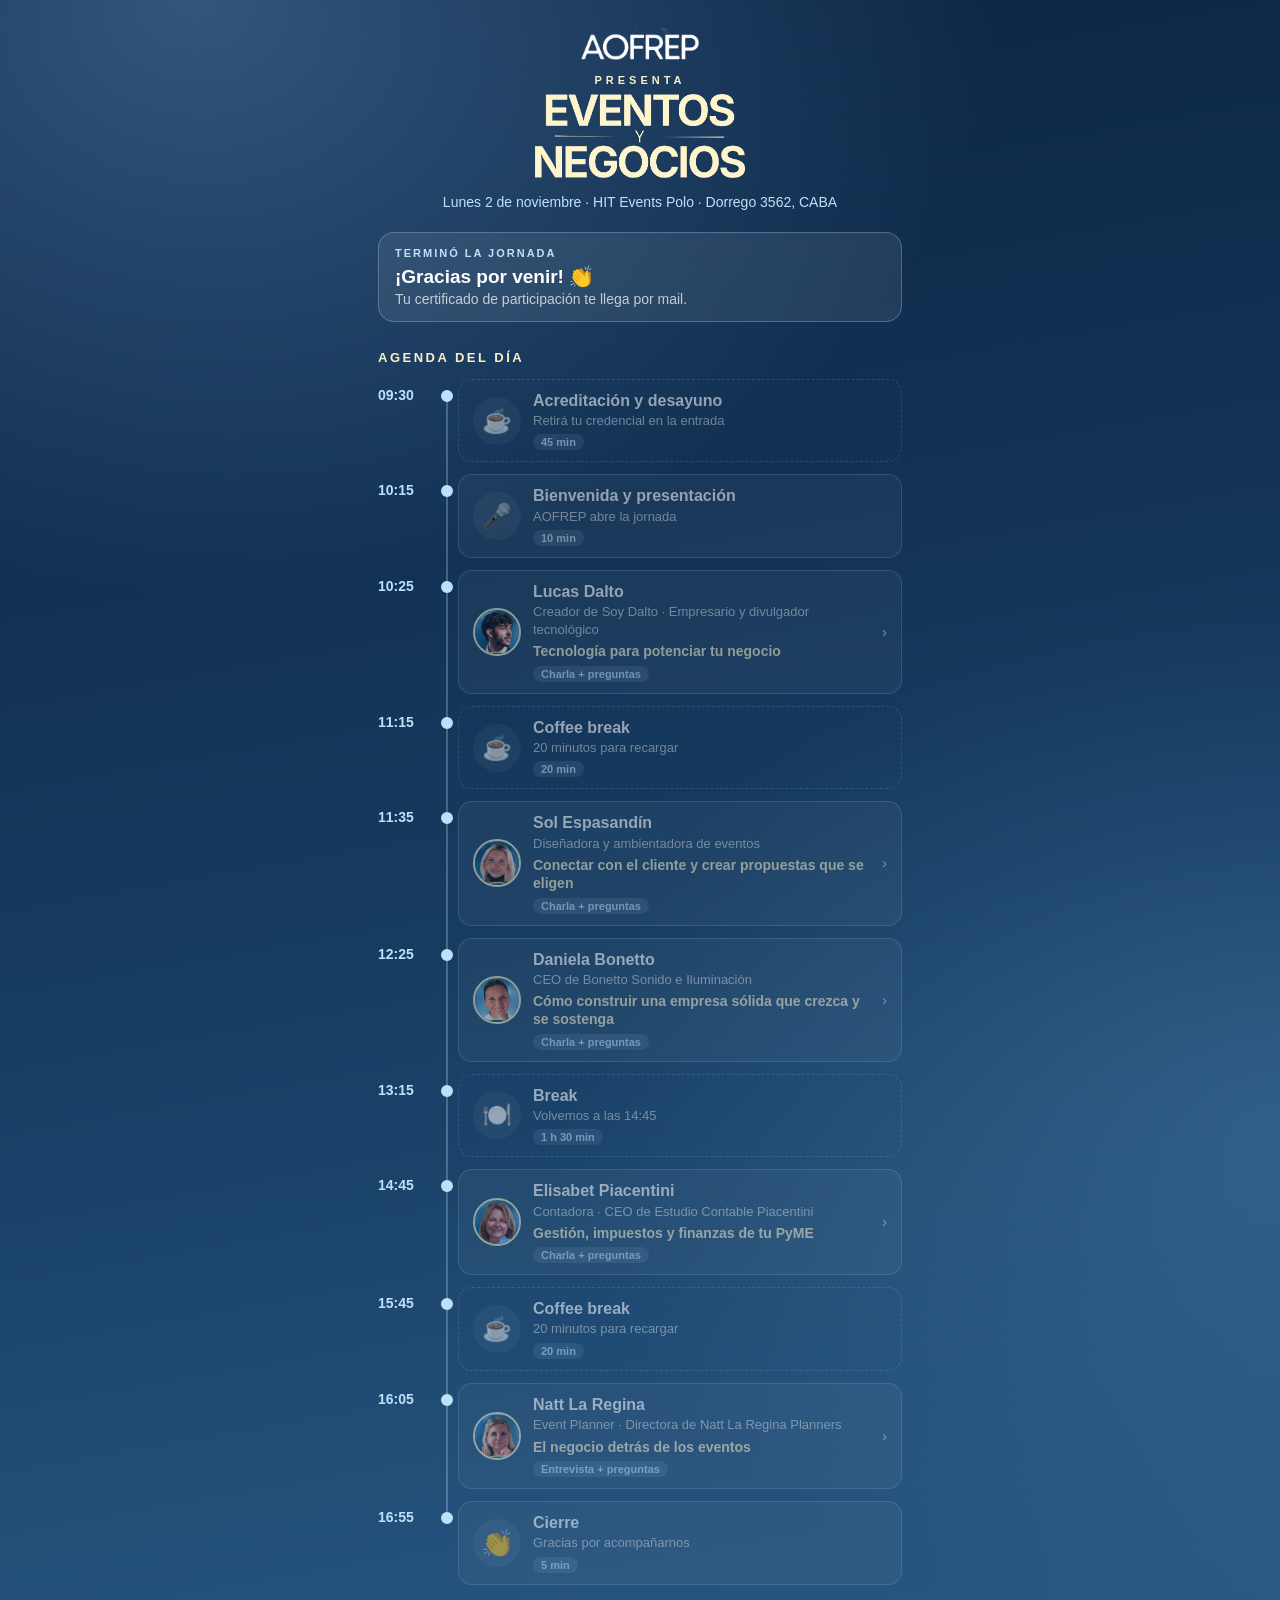
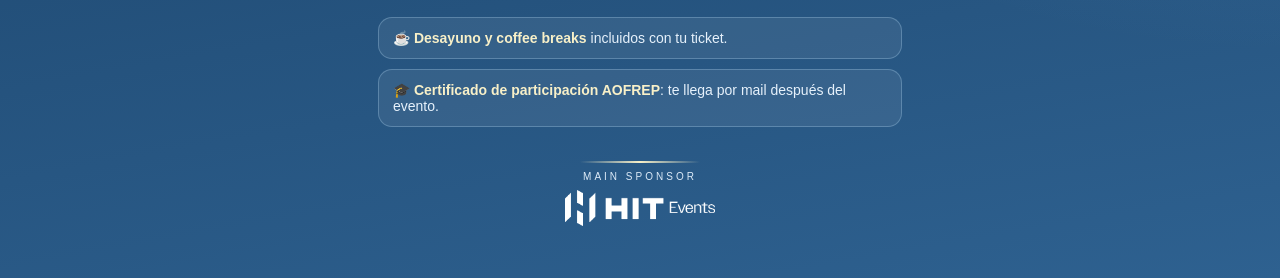
==== agenda.html @ 7cedff1e "Add files via upload" ====
<!doctype html>
<html lang="es">
<head>
<meta charset="utf-8">
<meta name="viewport" content="width=device-width, initial-scale=1">
<title>Agenda · Eventos y Negocios</title>
<meta name="description" content="Agenda en vivo de Eventos y Negocios · AOFREP · 2 de noviembre en HIT Events Polo">
<meta name="theme-color" content="#0D2846">
<link rel="icon" href="favicon.ico">
<style>
  :root { --noche: #0B2240; --azul: #173D62; --acero: #2E6190; --celeste: #BEE1FA; --crema: #F8F0C8; --blanco: #FFFFFF; --tenue: rgba(255,255,255,.72); --linea: rgba(190,225,250,.28); --vivo: #5BE39B; }
  * { box-sizing: border-box; }
  html, body { margin: 0; }
  html { background: #0B2240; }
  body { min-height: 100vh; color: var(--blanco); font-family: -apple-system, "Segoe UI", Roboto, Arial, sans-serif;
    background: radial-gradient(ellipse 90% 45% at 15% 0%, rgba(120,180,235,.35), transparent 70%), radial-gradient(ellipse 80% 40% at 100% 60%, rgba(120,180,235,.22), transparent 70%), linear-gradient(170deg, var(--noche) 0%, var(--azul) 50%, var(--acero) 100%);
    min-height: 100%; }
  .envase { max-width: 560px; margin: 0 auto; padding: 28px 18px 48px; }
  .cab { text-align: center; }
  .aof { width: 118px; }
  .pre { color: var(--crema); font-size: 11px; font-weight: 700; letter-spacing: 4px; text-transform: uppercase; margin: 10px 0 8px; }
  .eyn { width: 210px; max-width: 64vw; }
  .dato { margin-top: 12px; font-size: 14px; color: var(--celeste); }
  .hola { margin: 22px 0 0; font-size: 26px; font-weight: 800; color: var(--crema); text-align: center; }
  .hola small { display: block; font-size: 14px; font-weight: 500; color: var(--tenue); margin-top: 4px; }
  .estado { margin: 22px 0 6px; background: rgba(255,255,255,.08); border: 1px solid var(--linea); border-radius: 16px; padding: 14px 16px; }
  .estado .k { font-size: 11px; letter-spacing: 2px; text-transform: uppercase; color: var(--celeste); font-weight: 700; display: flex; align-items: center; gap: 8px; }
  .punto { width: 9px; height: 9px; border-radius: 50%; background: var(--vivo); box-shadow: 0 0 0 0 rgba(91,227,155,.7); animation: latido 1.6s infinite; }
  @keyframes latido { 0% { box-shadow: 0 0 0 0 rgba(91,227,155,.7); } 70% { box-shadow: 0 0 0 9px rgba(91,227,155,0); } 100% { box-shadow: 0 0 0 0 rgba(91,227,155,0); } }
  .estado .t { font-size: 19px; font-weight: 800; margin-top: 6px; }
  .estado .s { font-size: 14px; color: var(--tenue); margin-top: 3px; }
  h2 { font-size: 13px; letter-spacing: 2.5px; text-transform: uppercase; color: var(--crema); margin: 28px 0 6px; }
  .linea-t { position: relative; margin-top: 8px; }
  .item { position: relative; display: grid; grid-template-columns: 58px 22px 1fr; align-items: stretch; }
  .hora { font-variant-numeric: tabular-nums; font-weight: 700; font-size: 14px; color: var(--celeste); padding-top: 14px; }
  .eje { position: relative; display: flex; justify-content: center; }
  .eje::before { content: ""; position: absolute; top: 0; bottom: 0; width: 2px; background: var(--linea); }
  .item:first-child .eje::before { top: 20px; } .item:last-child .eje::before { bottom: calc(100% - 20px); }
  .nodo { position: relative; z-index: 1; width: 12px; height: 12px; border-radius: 50%; background: var(--noche); border: 2px solid var(--celeste); margin-top: 17px; }
  .item.hecho .nodo { background: var(--celeste); }
  .item.hecho .tarjeta { opacity: .55; }
  .item.ahora .nodo { background: var(--vivo); border-color: var(--vivo); box-shadow: 0 0 0 4px rgba(91,227,155,.25); }
  .item.ahora .tarjeta { border-color: rgba(91,227,155,.7); background: rgba(91,227,155,.10); }
  .tarjeta { margin: 6px 0; padding: 11px 14px; border-radius: 14px; background: rgba(255,255,255,.07); border: 1px solid var(--linea); min-width: 0; }
  .tarjeta.pausa { background: transparent; border-style: dashed; }
  .tarjeta button { all: unset; display: flex; gap: 12px; align-items: center; width: 100%; cursor: pointer; }
  .tarjeta button:focus-visible { outline: 2px solid var(--crema); outline-offset: 4px; border-radius: 8px; }
  .foto { width: 48px; height: 48px; border-radius: 50%; object-fit: cover; border: 2px solid var(--crema); flex: none; background: var(--azul); }
  .ico { width: 48px; height: 48px; border-radius: 50%; flex: none; display: flex; align-items: center; justify-content: center; font-size: 24px; background: rgba(255,255,255,.08); }
  .txt { min-width: 0; flex: 1; }
  .titulo { font-weight: 800; font-size: 16px; line-height: 1.2; }
  .sub { font-size: 13px; color: var(--tenue); margin-top: 2px; line-height: 1.35; }
  .chip { display: inline-block; font-size: 11px; font-weight: 700; padding: 2px 8px; border-radius: 10px; background: rgba(190,225,250,.16); color: var(--celeste); margin-top: 5px; }
  .chip.vivo { background: var(--vivo); color: #08331C; }
  .flecha { color: var(--celeste); font-size: 14px; transition: transform .2s; flex: none; }
  .abierta .flecha { transform: rotate(90deg); }
  .det { display: none; margin-top: 10px; padding-top: 10px; border-top: 1px solid var(--linea); font-size: 14px; line-height: 1.5; color: #E6F1FB; }
  .abierta .det { display: block; }
  .det p { margin: 0 0 6px; }
  .det .cuando { color: var(--tenue); font-size: 13px; }
  .tema { display: block; font-size: 14px; font-weight: 600; color: #F8F0C8; margin-top: 4px; line-height: 1.3; }
  .barra { height: 4px; border-radius: 3px; background: rgba(255,255,255,.15); margin-top: 8px; overflow: hidden; }
  .barra div { height: 100%; background: var(--vivo); }
  .marca { position: absolute; left: 0; width: 80px; height: 0; z-index: 2; pointer-events: none; border-top: 2px dashed rgba(91,227,155,.75); }
  .marca span { position: absolute; left: 0; top: -10px; font-size: 10px; font-weight: 800; color: var(--vivo); background: var(--noche); padding: 1px 4px; border-radius: 4px; }
  .info { margin-top: 26px; display: grid; gap: 10px; }
  .info div { background: rgba(255,255,255,.07); border: 1px solid var(--linea); border-radius: 14px; padding: 12px 14px; font-size: 14px; color: #E6F1FB; }
  .info b { color: var(--crema); }
  .pie { margin-top: 34px; text-align: center; }
  .pie .k { font-size: 10px; letter-spacing: 3px; text-transform: uppercase; color: #DDEBF8; }
  .pie img { width: 150px; margin-top: 8px; }
  .bCert { display: block; width: 100%; margin-top: 10px; border: 0; border-radius: 12px; padding: 13px; font: inherit; font-size: 16px; font-weight: 800; background: var(--crema); color: #0B2240; cursor: pointer; }
  .bCert:disabled { opacity: .6; }
  .info .cert-msj { margin-top: 8px; font-size: 13px; color: var(--tenue); background: none; border: 0; padding: 0; }
  .lineaPie { width: 120px; height: 2px; margin: 0 auto 8px; background: linear-gradient(90deg, transparent, var(--crema), transparent); }
</style>
</head>
<body>
<div class="envase">
  <div class="cab">
    <img class="aof" src="assets/logo-aofrep.png" alt="AOFREP">
    <div class="pre">presenta</div>
    <img class="eyn" src="assets/logo-eyn.png" alt="Eventos y Negocios">
    <div class="dato">Lunes 2 de noviembre · HIT Events Polo · Dorrego 3562, CABA</div>
  </div>
  <div id="hola" class="hola" hidden></div>
  <div id="estado" class="estado" aria-live="polite"></div>
  <h2>Agenda del día</h2>
  <div id="agenda" class="linea-t"></div>
  <div class="info">
    <div>☕ <b>Desayuno y coffee breaks</b> incluidos con tu ticket.</div>
    <div id="cert">🎓 <b>Certificado de participación AOFREP</b>: te llega por mail después del evento.</div>
  </div>
  <div class="pie"><div class="lineaPie"></div><div class="k">Main sponsor</div><img src="assets/logo-hit.png" alt="HIT Events"></div>
</div>

<script src="config.js"></script>
<script src="comun.js"></script>
<script>
(function () {
  // ── Agenda (hora de Buenos Aires). Para cambiar un horario el día del evento: editar acá y subir el archivo. ──
  var FECHA = '2026-11-02';
  var AGENDA = [
    { ini: '09:30', fin: '10:15', tipo: 'pausa', ico: '☕', titulo: 'Acreditación y desayuno', sub: 'Retirá tu credencial en la entrada' },
    { ini: '10:15', fin: '10:25', tipo: 'general', ico: '🎤', titulo: 'Bienvenida y presentación', sub: 'AOFREP abre la jornada' },
    { ini: '10:25', fin: '11:15', tipo: 'charla', foto: 'dalto', titulo: 'Lucas Dalto', sub: 'Creador de Soy Dalto · Empresario y divulgador tecnológico', tema: 'Tecnología para potenciar tu negocio', desc: 'Herramientas e ideas para aprovechar la tecnología y potenciar nuestros negocios. Lucas es empresario, divulgador tecnológico y creador de Soy Dalto, con más de un millón de suscriptores en YouTube.', preguntas: 10 },
    { ini: '11:15', fin: '11:35', tipo: 'pausa', ico: '☕', titulo: 'Coffee break', sub: '20 minutos para recargar' },
    { ini: '11:35', fin: '12:25', tipo: 'charla', foto: 'sol', titulo: 'Sol Espasandín', sub: 'Diseñadora y ambientadora de eventos', tema: 'Conectar con el cliente y crear propuestas que se eligen', desc: 'Cómo conectar con el cliente, entender qué valora y transformar sus deseos en propuestas que se destaquen y sean elegidas. Sol se especializa en bodas, fiestas de 15 y celebraciones donde cada detalle refleja la identidad de sus clientes.', preguntas: 10 },
    { ini: '12:25', fin: '13:15', tipo: 'charla', foto: 'bonetto', titulo: 'Daniela Bonetto', sub: 'CEO de Bonetto Sonido e Iluminación', tema: 'Cómo construir una empresa sólida que crezca y se sostenga', desc: 'Una charla sobre cómo construir una empresa sólida en una industria que cambia constantemente: la gestión, la formación de equipos y las decisiones que permiten sostener la calidad, adaptarse a nuevos desafíos y proyectar el negocio a largo plazo.', preguntas: 10 },
    { ini: '13:15', fin: '14:45', tipo: 'pausa', ico: '🍽️', titulo: 'Break', sub: 'Volvemos a las 14:45' },
    { ini: '14:45', fin: '15:45', tipo: 'charla', foto: 'piacentini', titulo: 'Elisabet Piacentini', sub: 'Contadora · CEO de Estudio Contable Piacentini', tema: 'Gestión, impuestos y finanzas de tu PyME', desc: 'Herramientas para analizar el contexto de las PyMEs, diagnosticar la situación de cada empresa, identificar mejoras fiscales y comprender el estado financiero del negocio. Elisabet dirige el área Mujeres Empresarias de FECOBA y preside la Comisión PyME del Consejo Profesional de Ciencias Económicas.', preguntas: 10 },
    { ini: '15:45', fin: '16:05', tipo: 'pausa', ico: '☕', titulo: 'Coffee break', sub: '20 minutos para recargar' },
    { ini: '16:05', fin: '16:55', tipo: 'charla', foto: 'natt', titulo: 'Natt La Regina', sub: 'Event Planner · Directora de Natt La Regina Planners', etiqueta: 'Entrevista', tema: 'El negocio detrás de los eventos', desc: 'Una entrevista sobre el lado del negocio que pocas veces se muestra: cómo se pasa de hacer todo a liderar un equipo, cómo se arma un presupuesto para que un evento sea rentable, qué tareas se pueden optimizar y cómo se sostiene la calidad cuando la empresa crece. Natt lleva 25 años construyendo una empresa de eventos sociales y corporativos.', preguntas: 10 },
    { ini: '16:55', fin: '17:00', tipo: 'general', ico: '👏', titulo: 'Cierre', sub: 'Gracias por acompañarnos' }
  ];

  var $ = function (id) { return document.getElementById(id); };
  var esc = function (s) { return String(s == null ? '' : s).replace(/[&<>"']/g, function (c) { return { '&': '&amp;', '<': '&lt;', '>': '&gt;', '"': '&quot;', "'": '&#39;' }[c]; }); };
  function ms(hhmm) { return new Date(FECHA + 'T' + hhmm + ':00-03:00').getTime(); }
  function ahora() {
    // ?hora=11:40 simula esa hora del día del evento (para probar)
    var h = new URLSearchParams(location.search).get('hora');
    return /^\d\d:\d\d$/.test(h || '') ? ms(h) : Date.now();
  }
  function dur(a, b) { var m = Math.round((ms(b) - ms(a)) / 60000); return m >= 60 ? Math.floor(m / 60) + ' h' + (m % 60 ? ' ' + (m % 60) + ' min' : '') : m + ' min'; }

  function pintar() {
    var t = ahora(), abiertas = {};
    Array.prototype.forEach.call(document.querySelectorAll('.tarjeta.abierta'), function (x) { abiertas[x.getAttribute('data-i')] = 1; });
    $('agenda').innerHTML = AGENDA.map(function (a, i) {
      var desde = ms(a.ini), hasta = ms(a.fin), est = t >= hasta ? 'hecho' : (t >= desde ? 'ahora' : '');
      var cab = (a.foto ? '<img class="foto" src="assets/speakers/' + a.foto + '.jpg" alt="">' : '<span class="ico" aria-hidden="true">' + a.ico + '</span>') +
        '<span class="txt"><span class="titulo">' + esc(a.titulo) + '</span><span class="sub" style="display:block">' + esc(a.sub) + '</span>' +
        (a.tema ? '<span class="tema">' + esc(a.tema) + '</span>' : '') +
        (est === 'ahora' ? '<span class="chip vivo">AHORA</span> ' : '') +
        (a.tipo === 'charla' ? '<span class="chip">' + esc(a.etiqueta || 'Charla') + ' + preguntas</span>' : '<span class="chip">' + dur(a.ini, a.fin) + '</span>') + '</span>' +
        (a.tipo === 'charla' ? '<span class="flecha" aria-hidden="true">›</span>' : '');
      var prog = est === 'ahora' ? '<div class="barra"><div style="width:' + Math.round(100 * (t - desde) / (hasta - desde)) + '%"></div></div>' : '';
      var det = a.tipo === 'charla' ? '<div class="det">' + (a.desc ? '<p>' + esc(a.desc) + '</p>' : '<p><b>' + esc(a.titulo) + '</b> · ' + esc(a.sub) + '</p>') + '<p class="cuando">' + esc(a.ini) + ' a ' + esc(a.fin) + ' hs · ' + esc(a.etiqueta || 'Charla') + ' de ' + dur(a.ini, a.fin) + ', con ' + a.preguntas + ' minutos de preguntas al final.</p></div>' : '';
      return '<div class="item ' + est + '" data-i="' + i + '"><div class="hora">' + esc(a.ini) + '</div><div class="eje"><span class="nodo"></span></div>' +
        '<div class="tarjeta' + (a.tipo === 'pausa' ? ' pausa' : '') + (abiertas[i] ? ' abierta' : '') + '" data-i="' + i + '">' +
        (a.tipo === 'charla' ? '<button aria-expanded="' + (abiertas[i] ? 'true' : 'false') + '">' + cab + '</button>' : '<div style="display:flex;gap:12px;align-items:center">' + cab + '</div>') + prog + det + '</div></div>';
    }).join('');
    marca(t); estado(t);
  }
  /** Línea punteada que avanza por la agenda según la hora. */
  function marca(t) {
    var items = document.querySelectorAll('.item'), y = null;
    for (var i = 0; i < AGENDA.length; i++) {
      var d = ms(AGENDA[i].ini), h = ms(AGENDA[i].fin), el = items[i];
      if (t >= d && t < h) { y = el.offsetTop + el.offsetHeight * (t - d) / (h - d); break; }
    }
    if (y == null) return;
    var m = document.createElement('div'); m.className = 'marca'; m.style.top = y + 'px';
    var f = new Date(t), hh = ('0' + ((f.getUTCHours() + 21) % 24)).slice(-2) + ':' + ('0' + f.getUTCMinutes()).slice(-2);
    m.innerHTML = '<span>' + hh + '</span>'; $('agenda').appendChild(m);
  }
  function estado(t) {
    var e = $('estado'), ini = ms('09:30'), fin = ms('17:00');
    if (t < ini) {
      var dias = Math.ceil((new Date(FECHA + 'T00:00:00-03:00').getTime() - t) / 86400000);
      e.innerHTML = '<div class="k">Próximamente</div><div class="t">' + (dias > 1 ? 'Faltan ' + dias + ' días' : dias === 1 ? '¡Es mañana!' : '¡Es hoy!') + '</div><div class="s">Lunes 2 de noviembre · acreditación desde las 9:30</div>';
      return;
    }
    if (t >= fin) { e.innerHTML = '<div class="k">Terminó la jornada</div><div class="t">¡Gracias por venir! 👏</div><div class="s">Tu certificado de participación te llega por mail.</div>'; return; }
    var i = AGENDA.findIndex(function (a) { return t >= ms(a.ini) && t < ms(a.fin); }), a = AGENDA[i], sig = AGENDA[i + 1];
    e.innerHTML = '<div class="k"><span class="punto"></span>En vivo</div><div class="t">' + esc(a.ico || '🎤') + ' ' + esc(a.titulo) + '</div>' +
      '<div class="s">Hasta las ' + esc(a.fin) + (sig ? ' · Después: ' + esc(sig.titulo) + ' (' + esc(sig.ini) + ')' : '') + '</div>';
  }
  $('agenda').addEventListener('click', function (ev) {
    var b = ev.target.closest('.tarjeta button'); if (!b) return;
    var c = b.parentNode, ab = !c.classList.contains('abierta');
    c.classList.toggle('abierta', ab); b.setAttribute('aria-expanded', ab ? 'true' : 'false');
  });
  pintar();
  setInterval(pintar, 30000);
  window.addEventListener('resize', function () { var m = document.querySelector('.marca'); if (m) m.remove(); marca(ahora()); });

  // ── Saludo personal: viene del QR del sticker (?h=…) ──
  var h = new URLSearchParams(location.search).get('h');
  if (h && window.F && F.get) {
    F.get('hola', { h: h }, 2).then(function (r) {
      var el = $('hola'); el.hidden = false;
      el.innerHTML = '¡Hola, ' + esc(r.nombre) + '! 👋<small>Esta es tu agenda para hoy</small>';
      certificado(r.cert);
    }).catch(function () { });
  }

  // ── Certificado: se descarga desde acá (solo entrando con el QR de la credencial) ──
  function certificado(habilitado) {
    var box = $('cert');
    if (!habilitado) { box.innerHTML = '🎓 <b>Tu certificado de participación AOFREP</b> va a estar disponible acá al finalizar el evento. También te llega por mail.'; return; }
    box.innerHTML = '🎓 <b>Tu certificado de participación AOFREP</b> ya está listo.<button class="bCert" id="bCert">Descargar mi certificado (PDF)</button><div class="cert-msj" id="certMsj"></div>';
    $('bCert').onclick = function () {
      var b = this; b.disabled = true; b.textContent = 'Preparando tu certificado…'; $('certMsj').textContent = '';
      F.get('cert', { h: h }, 2).then(function (r) {
        if (!r.listo) { $('certMsj').textContent = r.motivo === 'sin_ingreso' ? 'No encontramos tu ingreso registrado. Escribinos y lo revisamos.' : 'Todavía no está disponible. Probá más tarde.'; return; }
        var bin = atob(r.pdf), u8 = new Uint8Array(bin.length); for (var i = 0; i < bin.length; i++) u8[i] = bin.charCodeAt(i);
        var url = URL.createObjectURL(new Blob([u8], { type: 'application/pdf' })), a = document.createElement('a');
        a.href = url; a.download = String(r.archivo || 'Certificado.pdf').normalize('NFD').replace(/[\u0300-\u036f]/g, '').replace(/[^\w .-]/g, ''); document.body.appendChild(a); a.click(); a.remove();
        setTimeout(function () { URL.revokeObjectURL(url); }, 60000);
        $('certMsj').textContent = '✓ Listo. Si no se descargó, revisá las descargas de tu celular.';
      }).catch(function (e) { $('certMsj').textContent = F.msg ? F.msg(e) : 'No se pudo descargar. Probá de nuevo.'; })
        .then(function () { b.disabled = false; b.textContent = 'Descargar mi certificado (PDF)'; });
    };
  }
})();
</script>
</body>
</html>
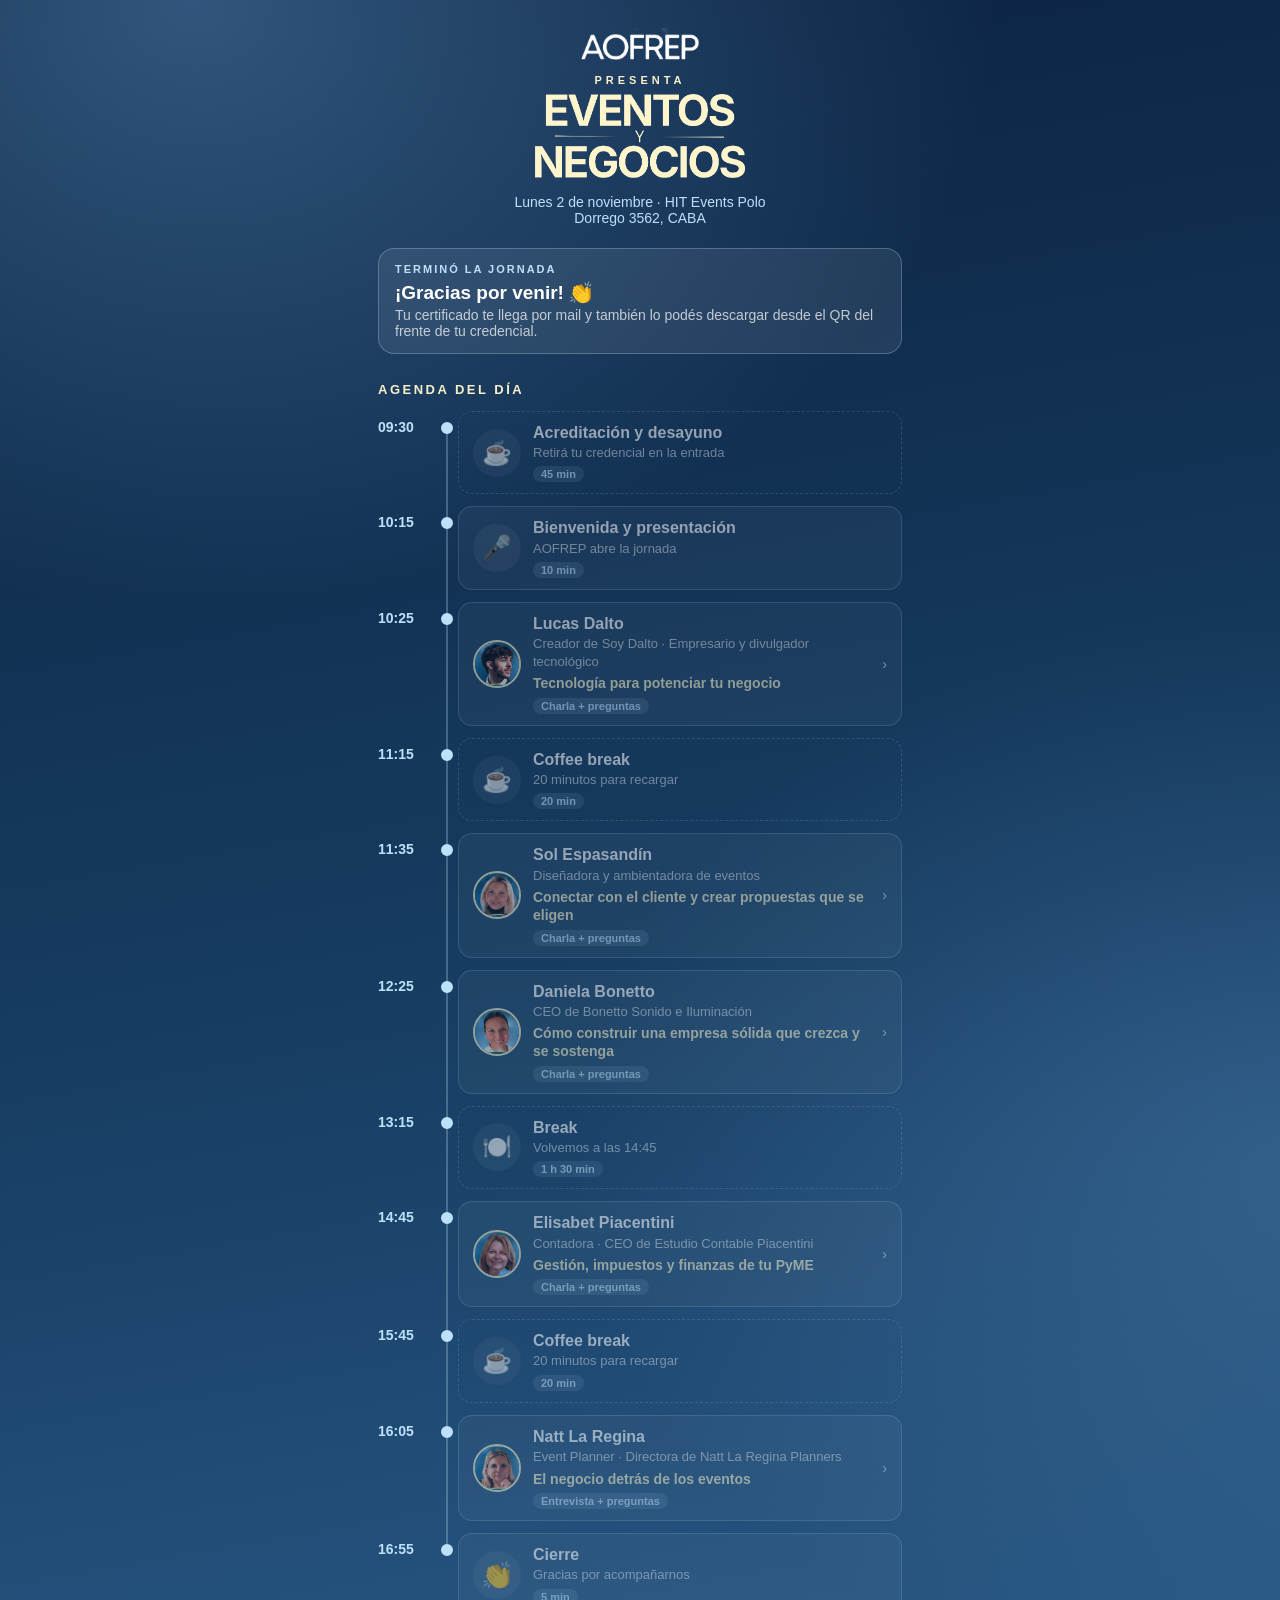
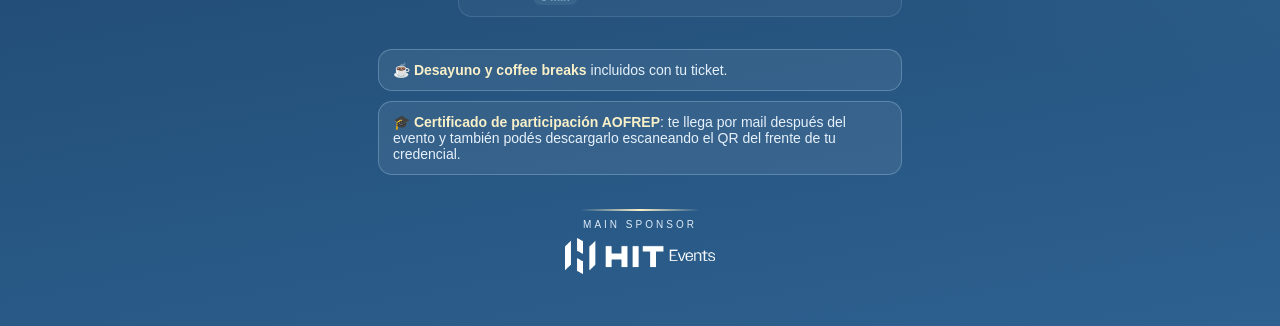
==== commit acd41673: "Add files via upload" ====
--- a/agenda.html
+++ b/agenda.html
@@ -81,7 +81,7 @@
     <img class="aof" src="assets/logo-aofrep.png" alt="AOFREP">
     <div class="pre">presenta</div>
     <img class="eyn" src="assets/logo-eyn.png" alt="Eventos y Negocios">
-    <div class="dato">Lunes 2 de noviembre · HIT Events Polo · Dorrego 3562, CABA</div>
+    <div class="dato">Lunes 2 de noviembre · HIT Events Polo<br>Dorrego 3562, CABA</div>
   </div>
   <div id="hola" class="hola" hidden></div>
   <div id="estado" class="estado" aria-live="polite"></div>
@@ -89,7 +89,7 @@
   <div id="agenda" class="linea-t"></div>
   <div class="info">
     <div>☕ <b>Desayuno y coffee breaks</b> incluidos con tu ticket.</div>
-    <div id="cert">🎓 <b>Certificado de participación AOFREP</b>: te llega por mail después del evento.</div>
+    <div id="cert">🎓 <b>Certificado de participación AOFREP</b>: te llega por mail después del evento y también podés descargarlo escaneando el QR del frente de tu credencial.</div>
   </div>
   <div class="pie"><div class="lineaPie"></div><div class="k">Main sponsor</div><img src="assets/logo-hit.png" alt="HIT Events"></div>
 </div>
@@ -162,7 +162,7 @@
       e.innerHTML = '<div class="k">Próximamente</div><div class="t">' + (dias > 1 ? 'Faltan ' + dias + ' días' : dias === 1 ? '¡Es mañana!' : '¡Es hoy!') + '</div><div class="s">Lunes 2 de noviembre · acreditación desde las 9:30</div>';
       return;
     }
-    if (t >= fin) { e.innerHTML = '<div class="k">Terminó la jornada</div><div class="t">¡Gracias por venir! 👏</div><div class="s">Tu certificado de participación te llega por mail.</div>'; return; }
+    if (t >= fin) { e.innerHTML = '<div class="k">Terminó la jornada</div><div class="t">¡Gracias por venir! 👏</div><div class="s">Tu certificado te llega por mail y también lo podés descargar desde el QR del frente de tu credencial.</div>'; return; }
     var i = AGENDA.findIndex(function (a) { return t >= ms(a.ini) && t < ms(a.fin); }), a = AGENDA[i], sig = AGENDA[i + 1];
     e.innerHTML = '<div class="k"><span class="punto"></span>En vivo</div><div class="t">' + esc(a.ico || '🎤') + ' ' + esc(a.titulo) + '</div>' +
       '<div class="s">Hasta las ' + esc(a.fin) + (sig ? ' · Después: ' + esc(sig.titulo) + ' (' + esc(sig.ini) + ')' : '') + '</div>';
@@ -189,7 +189,7 @@
   // ── Certificado: se descarga desde acá (solo entrando con el QR de la credencial) ──
   function certificado(habilitado) {
     var box = $('cert');
-    if (!habilitado) { box.innerHTML = '🎓 <b>Tu certificado de participación AOFREP</b> va a estar disponible acá al finalizar el evento. También te llega por mail.'; return; }
+    if (!habilitado) { box.innerHTML = '🎓 <b>Tu certificado de participación AOFREP</b> te llega por mail después del evento y también vas a poder descargarlo desde acá al finalizar la jornada.'; return; }
     box.innerHTML = '🎓 <b>Tu certificado de participación AOFREP</b> ya está listo.<button class="bCert" id="bCert">Descargar mi certificado (PDF)</button><div class="cert-msj" id="certMsj"></div>';
     $('bCert').onclick = function () {
       var b = this; b.disabled = true; b.textContent = 'Preparando tu certificado…'; $('certMsj').textContent = '';
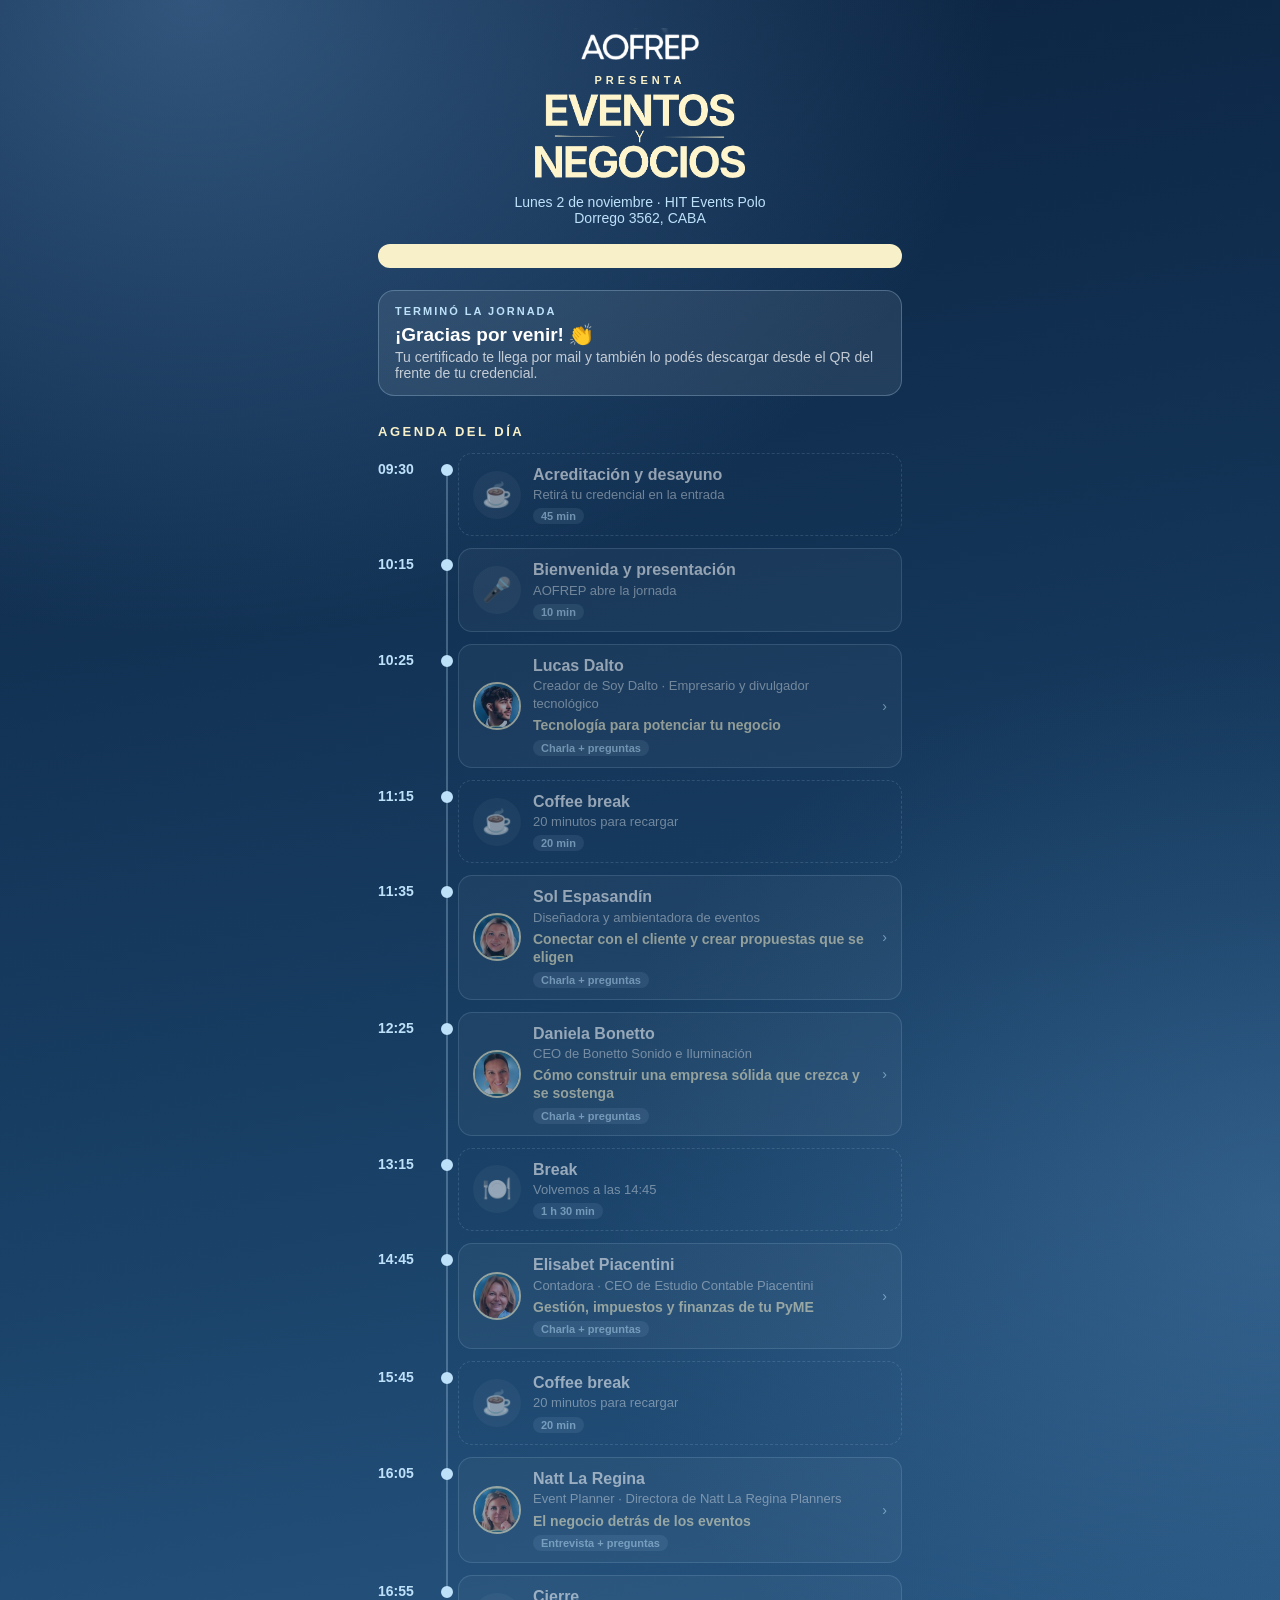
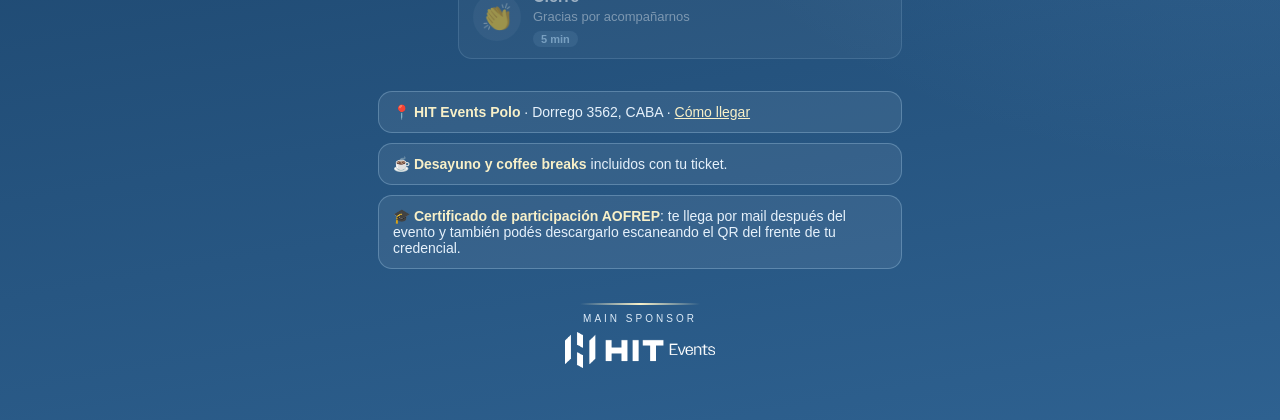
==== commit 190017e9: "Add files via upload" ====
--- a/agenda.html
+++ b/agenda.html
@@ -58,6 +58,42 @@
   .abierta .det { display: block; }
   .det p { margin: 0 0 6px; }
   .det .cuando { color: var(--tenue); font-size: 13px; }
+  /* v1.11 · página personal */
+  .aviso { margin: 18px 0 0; background: var(--crema); color: #0B2240; border-radius: 14px; padding: 12px 14px; font-weight: 700; font-size: 15px; display: flex; gap: 10px; align-items: flex-start; }
+  .caja { margin-top: 18px; background: rgba(255,255,255,.08); border: 1px solid var(--linea); border-radius: 16px; padding: 16px; }
+  .caja h3 { margin: 0 0 4px; font-size: 17px; color: var(--crema); }
+  .caja p { margin: 4px 0 0; font-size: 14px; color: var(--tenue); line-height: 1.45; }
+  .caja label { display: block; font-size: 12px; font-weight: 700; letter-spacing: .4px; color: var(--celeste); margin: 12px 0 5px; text-transform: uppercase; }
+  .caja input[type=text], .caja input[type=email], .caja input[type=url], .caja select, .caja textarea { width: 100%; font: inherit; font-size: 16px; padding: 11px 12px; border-radius: 11px; border: 1px solid var(--linea); background: rgba(11,34,64,.55); color: #fff; }
+  .caja textarea { min-height: 86px; resize: vertical; }
+  .caja input:focus, .caja select:focus, .caja textarea:focus { outline: 2px solid var(--crema); outline-offset: 1px; }
+  .caja select option { color: #0B2240; }
+  .btn { display: inline-flex; align-items: center; justify-content: center; gap: 6px; border: 0; border-radius: 12px; padding: 12px 16px; font: inherit; font-weight: 800; font-size: 15px; cursor: pointer; background: var(--crema); color: #0B2240; margin-top: 12px; }
+  .btn.sec { background: rgba(255,255,255,.12); color: #fff; border: 1px solid var(--linea); }
+  .btn:disabled { opacity: .6; }
+  .btn.ancho { width: 100%; }
+  .msj { font-size: 14px; margin-top: 10px; color: var(--crema); min-height: 1px; }
+  .chk { display: flex !important; gap: 10px; align-items: center; text-transform: none !important; letter-spacing: 0 !important; font-size: 15px !important; color: #fff !important; font-weight: 600 !important; cursor: pointer; }
+  .chk input { width: 20px; height: 20px; accent-color: var(--vivo); }
+  .seg2 { display: flex; gap: 8px; margin-top: 10px; }
+  .seg2 button { flex: 1; border: 1px solid var(--linea); background: rgba(255,255,255,.06); color: #fff; border-radius: 12px; padding: 12px; font: inherit; font-weight: 800; cursor: pointer; }
+  .seg2 button.on { background: var(--vivo); color: #08331C; border-color: var(--vivo); }
+  .contacto { padding: 12px 0; border-top: 1px solid var(--linea); }
+  .contacto b { display: block; font-size: 15px; } .contacto small { color: var(--tenue); font-size: 13px; }
+  .contacto .links { display: flex; flex-wrap: wrap; gap: 8px; margin-top: 6px; }
+  .contacto .links a, .contacto .links span { font-size: 13px; color: var(--celeste); text-decoration: none; background: rgba(190,225,250,.12); padding: 4px 9px; border-radius: 9px; word-break: break-all; }
+  .estrellas { display: flex; gap: 6px; }
+  .estrellas button { all: unset; cursor: pointer; font-size: 30px; line-height: 1; color: rgba(255,255,255,.3); }
+  .estrellas button.on { color: #FFD35A; }
+  .estrellas button:focus-visible { outline: 2px solid var(--crema); border-radius: 6px; }
+  .ops { display: flex; flex-wrap: wrap; gap: 8px; }
+  .ops button { border: 1px solid var(--linea); background: rgba(255,255,255,.06); color: #fff; border-radius: 10px; padding: 9px 13px; font: inherit; font-weight: 700; cursor: pointer; }
+  .ops button.on { background: var(--crema); color: #0B2240; }
+  .wifi { display: flex; gap: 10px; align-items: center; flex-wrap: wrap; }
+  .wifi code { font-family: ui-monospace, Menlo, monospace; background: rgba(11,34,64,.5); padding: 3px 8px; border-radius: 7px; color: #fff; font-size: 14px; }
+  .wifi button { border: 1px solid var(--linea); background: rgba(255,255,255,.08); color: #fff; border-radius: 9px; padding: 5px 10px; font: inherit; font-size: 13px; font-weight: 700; cursor: pointer; }
+  .info a { color: var(--crema); }
+
   .tema { display: block; font-size: 14px; font-weight: 600; color: #F8F0C8; margin-top: 4px; line-height: 1.3; }
   .barra { height: 4px; border-radius: 3px; background: rgba(255,255,255,.15); margin-top: 8px; overflow: hidden; }
   .barra div { height: 100%; background: var(--vivo); }
@@ -84,10 +120,16 @@
     <div class="dato">Lunes 2 de noviembre · HIT Events Polo<br>Dorrego 3562, CABA</div>
   </div>
   <div id="hola" class="hola" hidden></div>
+  <div id="aviso" class="aviso" hidden></div>
   <div id="estado" class="estado" aria-live="polite"></div>
+  <div id="secPreg" hidden></div>
   <h2>Agenda del día</h2>
   <div id="agenda" class="linea-t"></div>
+  <div id="secEnc" hidden></div>
+  <div id="secNet" hidden></div>
   <div class="info">
+    <div id="wifi" hidden></div>
+    <div id="llegar">📍 <b>HIT Events Polo</b> · Dorrego 3562, CABA · <a href="https://www.google.com/maps/search/?api=1&amp;query=HIT%20Events%20Polo%2C%20Dorrego%203562%2C%20CABA" target="_blank" rel="noopener">Cómo llegar</a></div>
     <div>☕ <b>Desayuno y coffee breaks</b> incluidos con tu ticket.</div>
     <div id="cert">🎓 <b>Certificado de participación AOFREP</b>: te llega por mail después del evento y también podés descargarlo escaneando el QR del frente de tu credencial.</div>
   </div>
@@ -176,14 +218,124 @@
   setInterval(pintar, 30000);
   window.addEventListener('resize', function () { var m = document.querySelector('.marca'); if (m) m.remove(); marca(ahora()); });
 
-  // ── Saludo personal: viene del QR del sticker (?h=…) ──
-  var h = new URLSearchParams(location.search).get('h');
+  // ── Info para todos: aviso del organizador, wifi y cómo llegar ──
+  var INFO = null;
+  function pintarInfo(i) {
+    INFO = i;
+    if (i.aviso) { $('aviso').hidden = false; $('aviso').innerHTML = '<span aria-hidden="true">📣</span><span>' + esc(i.aviso) + '</span>'; } else $('aviso').hidden = true;
+    if (i.wifi && i.wifi.red) {
+      $('wifi').hidden = false;
+      $('wifi').innerHTML = '📶 <b>Wifi</b><div class="wifi" style="margin-top:6px">Red <code>' + esc(i.wifi.red) + '</code>' + (i.wifi.clave ? ' Clave <code id="wClave">' + esc(i.wifi.clave) + '</code><button id="wCopiar">Copiar clave</button>' : '') + '</div>';
+      if ($('wCopiar')) $('wCopiar').onclick = function () { var b = this; try { navigator.clipboard.writeText(i.wifi.clave).then(function () { b.textContent = '✓ Copiada'; }, function () { b.textContent = 'Mantené apretado para copiar'; }); } catch (e) { b.textContent = 'Mantené apretado para copiar'; } };
+    }
+    if (i.mapa) { var a = document.querySelector('#llegar a'); if (a) a.href = i.mapa; }
+  }
+  if (window.F && F.get) F.get('info', {}, 2).then(pintarInfo).catch(function () { });
+
+  // ── Página personal: viene del QR del sticker (?h=…) ──
+  var h = new URLSearchParams(location.search).get('h'), PERFIL = null;
   if (h && window.F && F.get) {
-    F.get('hola', { h: h }, 2).then(function (r) {
-      var el = $('hola'); el.hidden = false;
-      el.innerHTML = '¡Hola, ' + esc(r.nombre) + '! 👋<small>Esta es tu agenda para hoy</small>';
-      certificado(r.cert);
-    }).catch(function () { });
+    F.get('perfil', { h: h }, 2).then(function (r) {
+      PERFIL = r; saludo(r.nombre); certificado(r.cert); if (r.info) pintarInfo(r.info);
+      if (r.info && r.info.preguntas) preguntas();
+      if (r.net) networking(r.net);
+      if (r.encuesta) encuesta(r.encuesta);
+    }).catch(function () {
+      // por si el sistema todavía no tiene la versión nueva: solo el saludo
+      F.get('hola', { h: h }, 2).then(function (r) { saludo(r.nombre); certificado(r.cert); }).catch(function () { });
+    });
+  }
+  function saludo(n) { var el = $('hola'); el.hidden = false; el.innerHTML = '¡Hola, ' + esc(n) + '! 👋<small>Esta es tu agenda para hoy</small>'; }
+  function enviar(boton, prom, msjEl, ok) {
+    var t = boton.textContent; boton.disabled = true; boton.textContent = 'Enviando…'; msjEl.textContent = '';
+    return prom.then(function (r) { msjEl.textContent = r.msj || '✓ Listo'; if (ok) ok(r); }).catch(function (e) { msjEl.textContent = '⚠ ' + (F.msg ? F.msg(e) : e.message); })
+      .then(function () { boton.disabled = false; boton.textContent = t; });
+  }
+
+  // Preguntas a la charla (se elige a quién; por defecto la que está en curso o la próxima)
+  function preguntas() {
+    var box = $('secPreg'), charlas = AGENDA.filter(function (a) { return a.tipo === 'charla'; });
+    var t = ahora(), actual = charlas.find(function (a) { return t >= ms(a.ini) && t < ms(a.fin); }) || charlas.find(function (a) { return t < ms(a.fin); }) || charlas[charlas.length - 1];
+    box.hidden = false;
+    box.innerHTML = '<div class="caja"><h3>🎤 Hacé tu pregunta</h3><p>Llega a la moderación y se la leen al speaker en el espacio de preguntas.</p>' +
+      '<label for="pCharla">¿Para quién?</label><select id="pCharla">' + charlas.map(function (a) { return '<option' + (a === actual ? ' selected' : '') + '>' + esc(a.titulo) + '</option>'; }).join('') + '</select>' +
+      '<label for="pTexto">Tu pregunta</label><textarea id="pTexto" maxlength="400" placeholder="Escribila acá"></textarea>' +
+      '<label class="chk"><input type="checkbox" id="pAnon"> Enviar sin mi nombre</label>' +
+      '<button class="btn ancho" id="pEnviar">Enviar pregunta</button><div class="msj" id="pMsj" aria-live="polite"></div></div>';
+    $('pEnviar').onclick = function () {
+      var tx = $('pTexto').value.trim(); if (tx.length < 5) { $('pMsj').textContent = 'Escribí tu pregunta.'; return; }
+      enviar(this, F.post('pregunta', { h: h, charla: $('pCharla').value, texto: tx, anonima: $('pAnon').checked }), $('pMsj'), function () { $('pTexto').value = ''; });
+    };
+  }
+
+  // Networking: compartir mi contacto y ver el de quienes también comparten
+  function networking(n) {
+    var box = $('secNet'); box.hidden = false;
+    var comparte = n.comparte === 'Sí';
+    box.innerHTML = '<h2>Networking</h2><div class="caja"><h3>🤝 Conectá con otros asistentes</h3><p>Si compartís tu contacto, ves el de todos los que también lo comparten. Podés cambiarlo cuando quieras.</p>' +
+      '<div class="seg2" role="group" aria-label="Compartir mi contacto"><button id="nSi"' + (comparte ? ' class="on"' : '') + '>Compartir mi contacto</button><button id="nNo"' + (n.comparte === 'No' ? ' class="on"' : '') + '>No compartir</button></div>' +
+      '<div id="nCampos"' + (comparte ? '' : ' hidden') + '>' +
+      '<label for="nIg">Instagram</label><input type="text" id="nIg" placeholder="@tucuenta" value="' + esc(n.ig) + '" autocapitalize="none">' +
+      '<label for="nLi">LinkedIn</label><input type="url" id="nLi" placeholder="linkedin.com/in/…" value="' + esc(n.li) + '" autocapitalize="none">' +
+      '<label for="nWeb">Web</label><input type="url" id="nWeb" placeholder="tuempresa.com" value="' + esc(n.web) + '" autocapitalize="none">' +
+      '<label for="nMail">Mail de contacto</label><input type="email" id="nMail" placeholder="opcional" value="' + esc(n.mail) + '" autocapitalize="none">' +
+      '<button class="btn ancho" id="nGuardar">Guardar mi contacto</button></div><div class="msj" id="nMsj" aria-live="polite"></div>' +
+      '<div id="nLista"></div></div>';
+    var guardar = function (si, boton) {
+      enviar(boton, F.post('netGuardar', { h: h, comparte: si, ig: si ? $('nIg').value : '', li: si ? $('nLi').value : '', web: si ? $('nWeb').value : '', mail: si ? $('nMail').value : '' }), $('nMsj'), function (r) {
+        $('nSi').classList.toggle('on', si); $('nNo').classList.toggle('on', !si); $('nCampos').hidden = !si;
+        if (si) lista(); else $('nLista').innerHTML = '';
+      });
+    };
+    $('nSi').onclick = function () { $('nCampos').hidden = false; $('nSi').classList.add('on'); $('nNo').classList.remove('on'); if (n.comparte !== 'Sí') guardar(true, this); };
+    $('nNo').onclick = function () { guardar(false, this); };
+    $('nGuardar').onclick = function () { guardar(true, this); };
+    if (comparte) lista();
+  }
+  function lista() {
+    var box = $('nLista'); box.innerHTML = '<p>Cargando contactos…</p>';
+    F.post('netLista', { h: h }).then(function (r) {
+      var c = r.contactos;
+      var limpio = function (u) { return String(u).replace(/^https?:\/\//, ''); };
+      var url = function (u) { return /^https?:\/\//.test(u) ? u : 'https://' + u; };
+      box.innerHTML = '<label for="nBuscar" style="margin-top:16px">Contactos (' + c.length + ')</label>' + (c.length ? '<input type="text" id="nBuscar" placeholder="Buscar por nombre, empresa o rubro">' : '<p>Todavía nadie más compartió su contacto. Volvé más tarde.</p>') + '<div id="nItems"></div>';
+      var pintar = function (q) {
+        q = (q || '').toLowerCase();
+        $('nItems').innerHTML = c.filter(function (x) { return !q || (x.nombre + ' ' + x.empresa + ' ' + x.rubro).toLowerCase().indexOf(q) >= 0; }).map(function (x) {
+          var l = [];
+          if (x.ig) l.push('<a href="https://instagram.com/' + encodeURIComponent(x.ig) + '" target="_blank" rel="noopener">@' + esc(x.ig) + '</a>');
+          if (x.li) l.push('<a href="' + esc(url(x.li)) + '" target="_blank" rel="noopener">LinkedIn</a>');
+          if (x.web) l.push('<a href="' + esc(url(x.web)) + '" target="_blank" rel="noopener">' + esc(limpio(x.web)) + '</a>');
+          if (x.mail) l.push('<span>' + esc(x.mail) + '</span>');
+          return '<div class="contacto"><b>' + esc(x.nombre) + '</b><small>' + esc([x.empresa, x.rubro].filter(Boolean).join(' · ')) + '</small>' + (l.length ? '<div class="links">' + l.join('') + '</div>' : '') + '</div>';
+        }).join('');
+      };
+      pintar(''); if ($('nBuscar')) $('nBuscar').oninput = function () { pintar(this.value); };
+    }).catch(function (e) { box.innerHTML = '<p>⚠ ' + esc(F.msg ? F.msg(e) : e.message) + '</p>'; });
+  }
+
+  // Encuesta de satisfacción (las preguntas las arman en la consola)
+  function encuesta(en) {
+    var box = $('secEnc'); box.hidden = false;
+    if (en.respondida) { box.innerHTML = '<div class="caja"><h3>⭐ Encuesta</h3><p>¡Gracias por responder! Nos ayuda a mejorar la próxima.</p></div>'; return; }
+    var resp = {};
+    box.innerHTML = '<div class="caja"><h3>⭐ ¿Qué te pareció?</h3><p>Son un par de preguntas. Nos ayuda a mejorar la próxima edición.</p>' + en.preguntas.map(function (q, i) {
+      var c = '<label>' + esc(q.texto) + '</label>';
+      if (q.tipo === 'estrellas') c += '<div class="estrellas" data-q="' + esc(q.id) + '">' + [1, 2, 3, 4, 5].map(function (n) { return '<button type="button" data-v="' + n + '" aria-label="' + n + ' de 5">★</button>'; }).join('') + '</div>';
+      else if (q.tipo === 'opciones') c += '<div class="ops" data-q="' + esc(q.id) + '">' + q.opciones.map(function (o) { return '<button type="button" data-v="' + esc(o) + '">' + esc(o) + '</button>'; }).join('') + '</div>';
+      else c += '<textarea data-q="' + esc(q.id) + '" maxlength="800"></textarea>';
+      return c;
+    }).join('') + '<button class="btn ancho" id="eEnviar">Enviar respuestas</button><div class="msj" id="eMsj" aria-live="polite"></div></div>';
+    box.onclick = function (ev) {
+      var b = ev.target.closest('.estrellas button, .ops button'); if (!b) return;
+      var g = b.parentNode, v = b.getAttribute('data-v'); resp[g.getAttribute('data-q')] = g.classList.contains('estrellas') ? Number(v) : v;
+      Array.prototype.forEach.call(g.children, function (x) { x.classList.toggle('on', g.classList.contains('estrellas') ? Number(x.getAttribute('data-v')) <= Number(v) : x === b); });
+    };
+    $('eEnviar').onclick = function () {
+      Array.prototype.forEach.call(box.querySelectorAll('textarea[data-q]'), function (t) { if (t.value.trim()) resp[t.getAttribute('data-q')] = t.value.trim(); });
+      if (!Object.keys(resp).length) { $('eMsj').textContent = 'Respondé al menos una pregunta.'; return; }
+      enviar(this, F.post('encResponder', { h: h, respuestas: resp }), $('eMsj'), function () { encuesta({ respondida: true }); });
+    };
   }
 
   // ── Certificado: se descarga desde acá (solo entrando con el QR de la credencial) ──
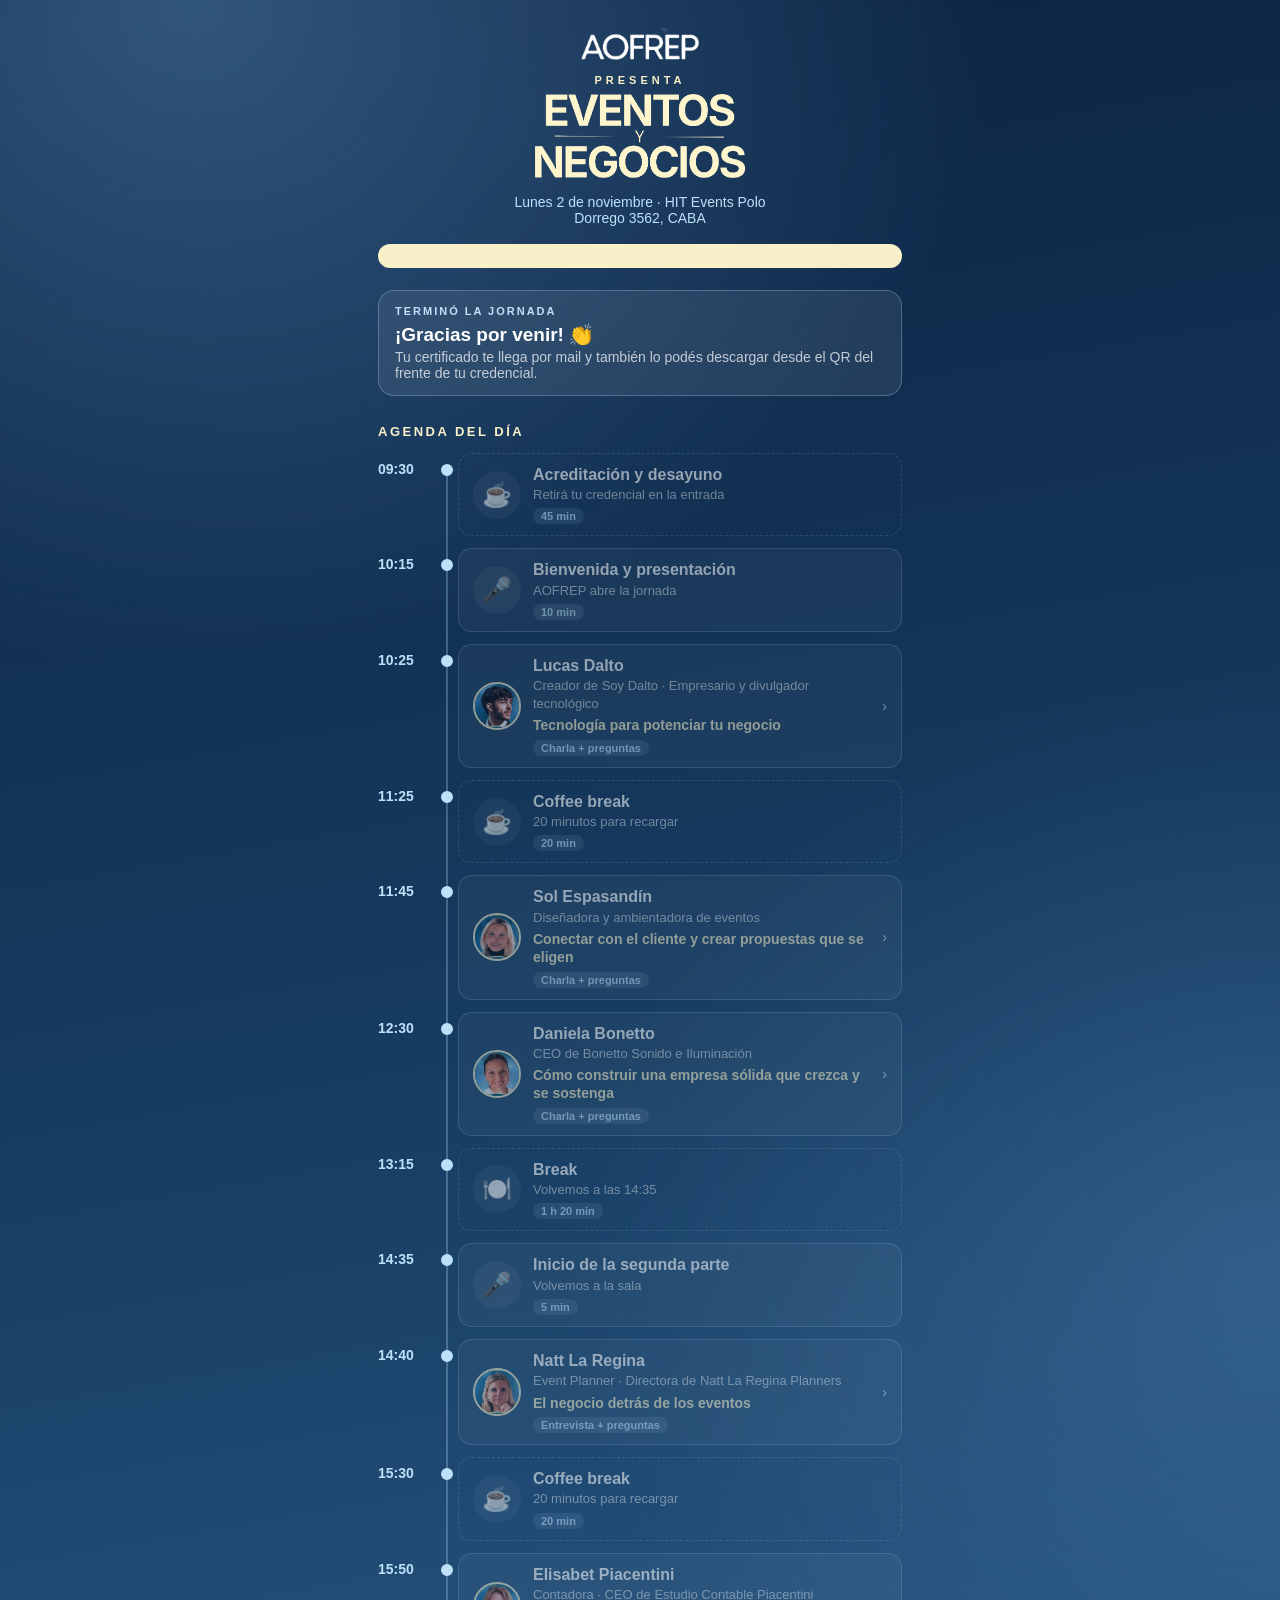
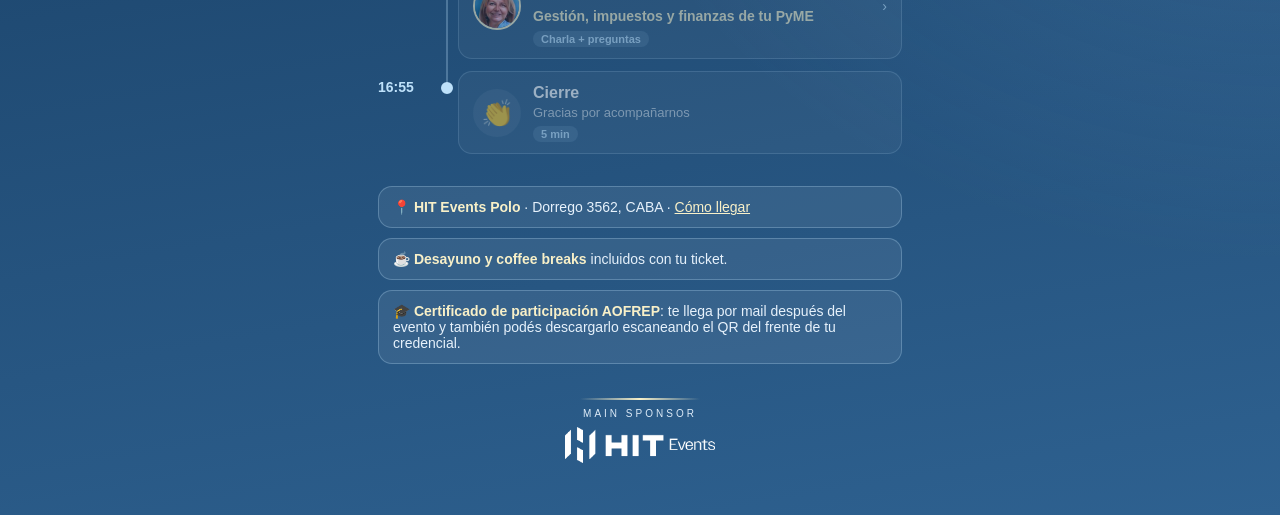
==== commit 9241a905: "Add files via upload" ====
--- a/agenda.html
+++ b/agenda.html
@@ -136,8 +136,8 @@
   <div class="pie"><div class="lineaPie"></div><div class="k">Main sponsor</div><img src="assets/logo-hit.png" alt="HIT Events"></div>
 </div>
 
-<script src="config.js"></script>
-<script src="comun.js"></script>
+<script src="config.js?v=1.11.0"></script>
+<script src="comun.js?v=1.11.0"></script>
 <script>
 (function () {
   // ── Agenda (hora de Buenos Aires). Para cambiar un horario el día del evento: editar acá y subir el archivo. ──
@@ -145,14 +145,15 @@
   var AGENDA = [
     { ini: '09:30', fin: '10:15', tipo: 'pausa', ico: '☕', titulo: 'Acreditación y desayuno', sub: 'Retirá tu credencial en la entrada' },
     { ini: '10:15', fin: '10:25', tipo: 'general', ico: '🎤', titulo: 'Bienvenida y presentación', sub: 'AOFREP abre la jornada' },
-    { ini: '10:25', fin: '11:15', tipo: 'charla', foto: 'dalto', titulo: 'Lucas Dalto', sub: 'Creador de Soy Dalto · Empresario y divulgador tecnológico', tema: 'Tecnología para potenciar tu negocio', desc: 'Herramientas e ideas para aprovechar la tecnología y potenciar nuestros negocios. Lucas es empresario, divulgador tecnológico y creador de Soy Dalto, con más de un millón de suscriptores en YouTube.', preguntas: 10 },
-    { ini: '11:15', fin: '11:35', tipo: 'pausa', ico: '☕', titulo: 'Coffee break', sub: '20 minutos para recargar' },
-    { ini: '11:35', fin: '12:25', tipo: 'charla', foto: 'sol', titulo: 'Sol Espasandín', sub: 'Diseñadora y ambientadora de eventos', tema: 'Conectar con el cliente y crear propuestas que se eligen', desc: 'Cómo conectar con el cliente, entender qué valora y transformar sus deseos en propuestas que se destaquen y sean elegidas. Sol se especializa en bodas, fiestas de 15 y celebraciones donde cada detalle refleja la identidad de sus clientes.', preguntas: 10 },
-    { ini: '12:25', fin: '13:15', tipo: 'charla', foto: 'bonetto', titulo: 'Daniela Bonetto', sub: 'CEO de Bonetto Sonido e Iluminación', tema: 'Cómo construir una empresa sólida que crezca y se sostenga', desc: 'Una charla sobre cómo construir una empresa sólida en una industria que cambia constantemente: la gestión, la formación de equipos y las decisiones que permiten sostener la calidad, adaptarse a nuevos desafíos y proyectar el negocio a largo plazo.', preguntas: 10 },
-    { ini: '13:15', fin: '14:45', tipo: 'pausa', ico: '🍽️', titulo: 'Break', sub: 'Volvemos a las 14:45' },
-    { ini: '14:45', fin: '15:45', tipo: 'charla', foto: 'piacentini', titulo: 'Elisabet Piacentini', sub: 'Contadora · CEO de Estudio Contable Piacentini', tema: 'Gestión, impuestos y finanzas de tu PyME', desc: 'Herramientas para analizar el contexto de las PyMEs, diagnosticar la situación de cada empresa, identificar mejoras fiscales y comprender el estado financiero del negocio. Elisabet dirige el área Mujeres Empresarias de FECOBA y preside la Comisión PyME del Consejo Profesional de Ciencias Económicas.', preguntas: 10 },
-    { ini: '15:45', fin: '16:05', tipo: 'pausa', ico: '☕', titulo: 'Coffee break', sub: '20 minutos para recargar' },
-    { ini: '16:05', fin: '16:55', tipo: 'charla', foto: 'natt', titulo: 'Natt La Regina', sub: 'Event Planner · Directora de Natt La Regina Planners', etiqueta: 'Entrevista', tema: 'El negocio detrás de los eventos', desc: 'Una entrevista sobre el lado del negocio que pocas veces se muestra: cómo se pasa de hacer todo a liderar un equipo, cómo se arma un presupuesto para que un evento sea rentable, qué tareas se pueden optimizar y cómo se sostiene la calidad cuando la empresa crece. Natt lleva 25 años construyendo una empresa de eventos sociales y corporativos.', preguntas: 10 },
+    { ini: '10:25', fin: '11:25', tipo: 'charla', foto: 'dalto', titulo: 'Lucas Dalto', sub: 'Creador de Soy Dalto · Empresario y divulgador tecnológico', tema: 'Tecnología para potenciar tu negocio', desc: 'Herramientas e ideas para aprovechar la tecnología y potenciar nuestros negocios. Lucas es empresario, divulgador tecnológico y creador de Soy Dalto, con más de un millón de suscriptores en YouTube.', preguntas: 10 },
+    { ini: '11:25', fin: '11:45', tipo: 'pausa', ico: '☕', titulo: 'Coffee break', sub: '20 minutos para recargar' },
+    { ini: '11:45', fin: '12:30', tipo: 'charla', foto: 'sol', titulo: 'Sol Espasandín', sub: 'Diseñadora y ambientadora de eventos', tema: 'Conectar con el cliente y crear propuestas que se eligen', desc: 'Cómo conectar con el cliente, entender qué valora y transformar sus deseos en propuestas que se destaquen y sean elegidas. Sol se especializa en bodas, fiestas de 15 y celebraciones donde cada detalle refleja la identidad de sus clientes.', preguntas: 10 },
+    { ini: '12:30', fin: '13:15', tipo: 'charla', foto: 'bonetto', titulo: 'Daniela Bonetto', sub: 'CEO de Bonetto Sonido e Iluminación', tema: 'Cómo construir una empresa sólida que crezca y se sostenga', desc: 'Una charla sobre cómo construir una empresa sólida en una industria que cambia constantemente: la gestión, la formación de equipos y las decisiones que permiten sostener la calidad, adaptarse a nuevos desafíos y proyectar el negocio a largo plazo.', preguntas: 10 },
+    { ini: '13:15', fin: '14:35', tipo: 'pausa', ico: '🍽️', titulo: 'Break', sub: 'Volvemos a las 14:35' },
+    { ini: '14:35', fin: '14:40', tipo: 'general', ico: '🎤', titulo: 'Inicio de la segunda parte', sub: 'Volvemos a la sala' },
+    { ini: '14:40', fin: '15:30', tipo: 'charla', foto: 'natt', titulo: 'Natt La Regina', sub: 'Event Planner · Directora de Natt La Regina Planners', etiqueta: 'Entrevista', tema: 'El negocio detrás de los eventos', desc: 'Una entrevista sobre el lado del negocio que pocas veces se muestra: cómo se pasa de hacer todo a liderar un equipo, cómo se arma un presupuesto para que un evento sea rentable, qué tareas se pueden optimizar y cómo se sostiene la calidad cuando la empresa crece. Natt lleva 25 años construyendo una empresa de eventos sociales y corporativos.', preguntas: 10 },
+    { ini: '15:30', fin: '15:50', tipo: 'pausa', ico: '☕', titulo: 'Coffee break', sub: '20 minutos para recargar' },
+    { ini: '15:50', fin: '16:55', tipo: 'charla', foto: 'piacentini', titulo: 'Elisabet Piacentini', sub: 'Contadora · CEO de Estudio Contable Piacentini', tema: 'Gestión, impuestos y finanzas de tu PyME', desc: 'Herramientas para analizar el contexto de las PyMEs, diagnosticar la situación de cada empresa, identificar mejoras fiscales y comprender el estado financiero del negocio. Elisabet dirige el área Mujeres Empresarias de FECOBA y preside la Comisión PyME del Consejo Profesional de Ciencias Económicas.', preguntas: 15 },
     { ini: '16:55', fin: '17:00', tipo: 'general', ico: '👏', titulo: 'Cierre', sub: 'Gracias por acompañarnos' }
   ];
 
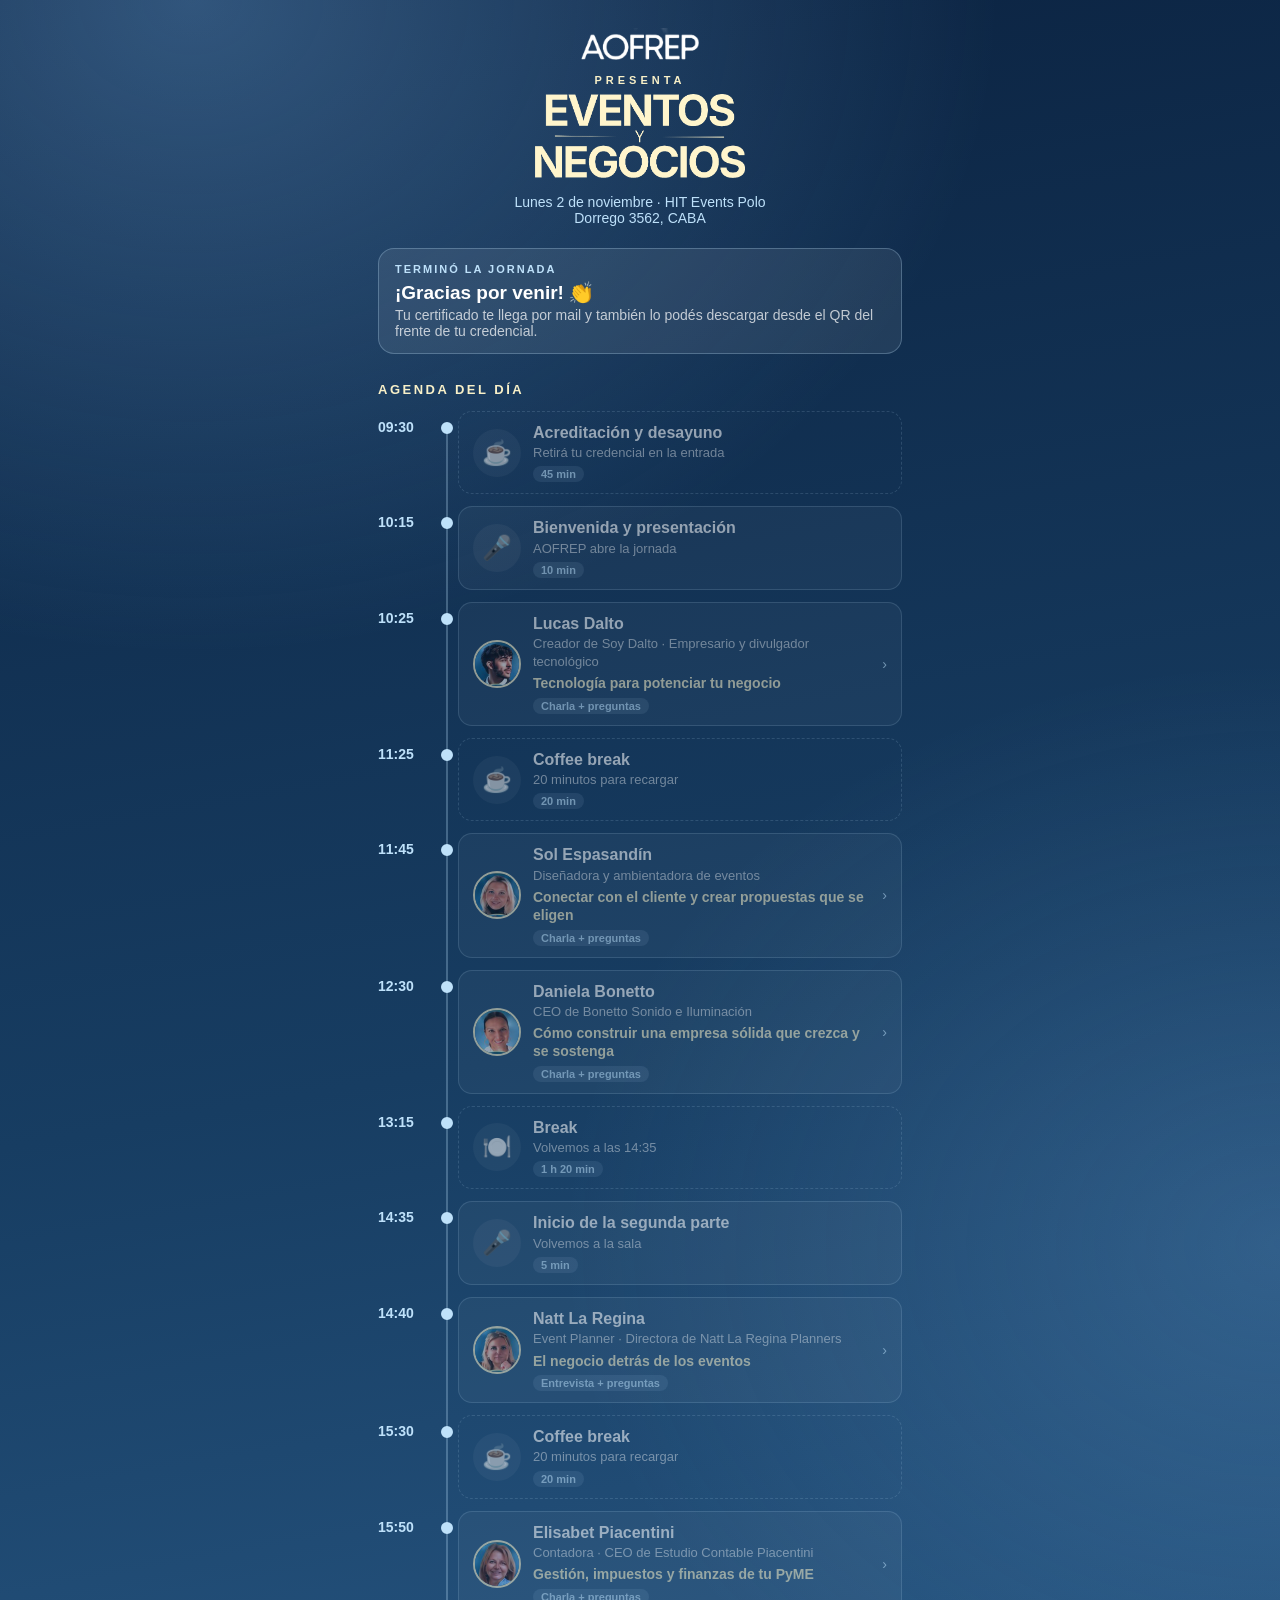
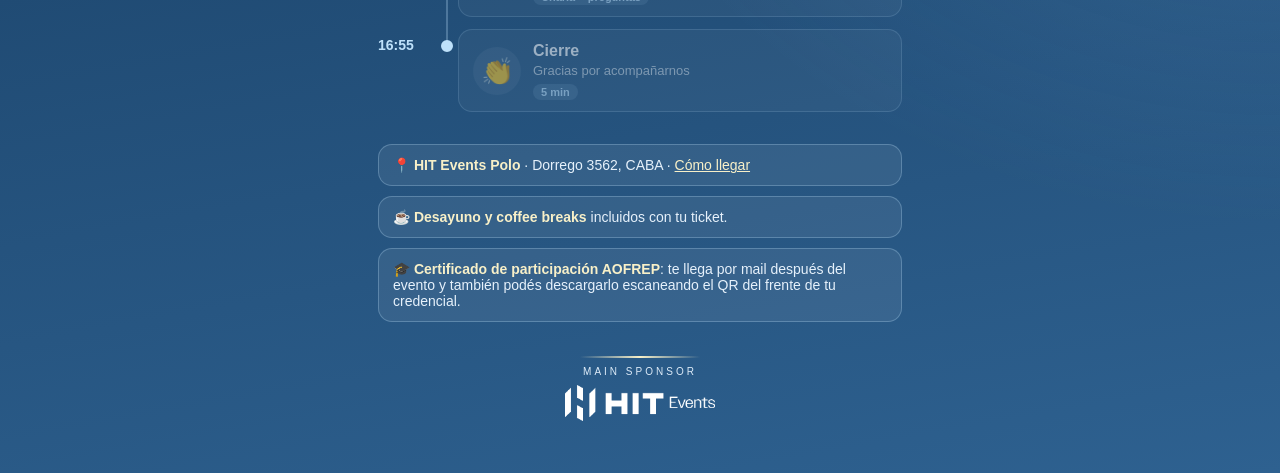
==== commit 287e0718: "Add files via upload" ====
--- a/agenda.html
+++ b/agenda.html
@@ -109,6 +109,43 @@
   .bCert:disabled { opacity: .6; }
   .info .cert-msj { margin-top: 8px; font-size: 13px; color: var(--tenue); background: none; border: 0; padding: 0; }
   .lineaPie { width: 120px; height: 2px; margin: 0 auto 8px; background: linear-gradient(90deg, transparent, var(--crema), transparent); }
+  /* v1.16 · Directorio */
+  .mini { font-size: 13px !important; }
+  .dirCab { display: flex; align-items: center; justify-content: space-between; gap: 10px; }
+  .lnk { all: unset; cursor: pointer; color: var(--celeste); font-size: 13px; font-weight: 700; text-decoration: underline; }
+  .met { margin: 12px 0 4px; background: rgba(91,227,155,.12); border: 1px solid rgba(91,227,155,.45); border-radius: 12px; padding: 10px 12px; font-size: 15px; }
+  .met small { display: block; color: var(--tenue); font-size: 13px; margin-top: 2px; }
+  .contacto .cTop { display: flex; justify-content: space-between; align-items: flex-start; gap: 10px; }
+  .estrella { all: unset; cursor: pointer; font-size: 26px; line-height: 1; color: rgba(255,255,255,.45); padding: 0 2px; }
+  .estrella.on { color: #FFD35A; }
+  .accs { display: flex; gap: 8px; margin-top: 8px; flex-wrap: wrap; }
+  .accs a, .accs button { border: 1px solid var(--linea); background: rgba(255,255,255,.08); color: #fff; border-radius: 10px; padding: 8px 12px; font: inherit; font-size: 14px; font-weight: 700; cursor: pointer; text-decoration: none; }
+  .accs a.wa { background: #25D366; border-color: #25D366; color: #06301A; }
+  .dirPie { display: flex; justify-content: space-between; margin-top: 14px; }
+  .opcion { all: unset; box-sizing: border-box; display: flex; gap: 12px; align-items: center; width: 100%; margin-top: 10px; padding: 12px 14px; border: 1px solid var(--linea); border-radius: 14px; background: rgba(255,255,255,.07); cursor: pointer; }
+  .opcion > span:first-child { font-size: 24px; } .opcion b { display: block; font-size: 15px; } .opcion small { display: block; color: var(--tenue); font-size: 13px; margin-top: 2px; }
+  .opcion:focus-visible { outline: 2px solid var(--crema); }
+  /* v1.19 · Sorteo */
+  .sorCaja { border-color: rgba(255,211,90,.55); background: linear-gradient(135deg, rgba(255,211,90,.16), rgba(255,255,255,.06)); }
+  .sorCaja ul { margin: 8px 0 0; padding-left: 20px; font-size: 14px; color: #fff; line-height: 1.6; }
+  .sorCaja .ok { color: var(--vivo); font-weight: 800; }
+  .capa { position: fixed; inset: 0; z-index: 50; display: flex; align-items: center; justify-content: center; padding: 24px; background: rgba(5,18,36,.88); backdrop-filter: blur(5px); -webkit-backdrop-filter: blur(5px); animation: aparece .3s ease both; }
+  @keyframes aparece { from { opacity: 0; } to { opacity: 1; } }
+  .capa .cont { width: 100%; max-width: 420px; text-align: center; }
+  .capa .k { font-size: 12px; letter-spacing: 4px; text-transform: uppercase; color: var(--celeste); font-weight: 800; }
+  .capa .pr { font-size: 20px; font-weight: 800; color: var(--crema); margin-top: 6px; }
+  .capa .rueda { margin-top: 22px; height: 86px; border-radius: 18px; border: 2px solid rgba(248,240,200,.45); background: rgba(0,0,0,.3); display: flex; align-items: center; justify-content: center; overflow: hidden; }
+  .capa .rueda b { font-size: 30px; white-space: nowrap; }
+  .capa .cerrar { all: unset; cursor: pointer; margin-top: 22px; display: inline-block; font-size: 14px; color: var(--tenue); text-decoration: underline; }
+  .capa.gano { background: radial-gradient(circle at 50% 35%, rgba(255,211,90,.45), rgba(5,18,36,.94) 70%); }
+  .capa.gano .grande { font-size: 54px; line-height: 1; font-weight: 900; color: #FFD35A; text-shadow: 0 0 30px rgba(255,211,90,.6); animation: late 1s ease-in-out infinite alternate; }
+  @keyframes late { from { transform: scale(1); } to { transform: scale(1.08); } }
+  .capa.gano .pr { font-size: 24px; margin-top: 14px; }
+  .capa.gano p { color: #fff; font-size: 16px; margin: 12px 0 0; }
+  .sorToast { position: fixed; left: 50%; bottom: 18px; transform: translateX(-50%); z-index: 40; width: calc(100% - 32px); max-width: 520px; background: var(--crema); color: #0B2240; border-radius: 14px; padding: 13px 16px; font-weight: 800; font-size: 15px; box-shadow: 0 8px 30px rgba(0,0,0,.35); animation: aparece .3s ease both; }
+  .sorToast small { display: block; font-weight: 600; font-size: 13px; margin-top: 2px; }
+  [hidden] { display: none !important; } /* v1.19: el aviso vacío ya no deja una barrita amarilla */
+  #sorConf { position: fixed; inset: 0; width: 100%; height: 100%; pointer-events: none; z-index: 60; }
 </style>
 </head>
 <body>
@@ -122,6 +159,9 @@
   <div id="hola" class="hola" hidden></div>
   <div id="aviso" class="aviso" hidden></div>
   <div id="estado" class="estado" aria-live="polite"></div>
+  <div id="secVer" hidden></div>
+  <div id="secSor" hidden></div>
+  <div id="secCal" hidden></div>
   <div id="secPreg" hidden></div>
   <h2>Agenda del día</h2>
   <div id="agenda" class="linea-t"></div>
@@ -234,18 +274,153 @@
   if (window.F && F.get) F.get('info', {}, 2).then(pintarInfo).catch(function () { });
 
   // ── Página personal: viene del QR del sticker (?h=…) ──
+  // v1.17: se desbloquea una vez por celular con los últimos 3 números del DNI (T = token guardado en el celular)
   var h = new URLSearchParams(location.search).get('h'), PERFIL = null;
-  if (h && window.F && F.get) {
-    F.get('perfil', { h: h }, 2).then(function (r) {
+  var ls = { get: function (k) { try { return localStorage.getItem(k) || ''; } catch (e) { return ''; } }, set: function (k, v) { try { localStorage.setItem(k, v); } catch (e) { } } };
+  var T = h ? ls.get('fz_t_' + h) : '', MIO = ls.get('fz_mio'), TMIO = MIO ? ls.get('fz_t_' + MIO) : '';
+  // v1.18: identificador de este celular (queda guardado). El primer celular que abre la credencial queda vinculado.
+  var DV = ls.get('fz_dev'); if (!/^[A-Za-z0-9]{12,40}$/.test(DV)) { DV = ''; var AB = 'ABCDEFGHJKLMNPQRSTUVWXYZabcdefghijkmnopqrstuvwxyz23456789'; try { var rr = new Uint32Array(24); crypto.getRandomValues(rr); for (var ii = 0; ii < 24; ii++) DV += AB[rr[ii] % AB.length]; } catch (e) { for (var jj = 0; jj < 24; jj++) DV += AB[Math.floor(Math.random() * AB.length)]; } ls.set('fz_dev', DV); }
+  function cargarPerfil() {
+    F.get('perfil', { h: h, t: T, dv: DV }, 2).then(function (r) {
+      if (r.verificar) { if (r.info) pintarInfo(r.info); verificacion(r); return; }
+      $('secVer').hidden = true;
+      if (r.t) { T = r.t; ls.set('fz_t_' + h, T); ls.set('fz_mio', h); }
       PERFIL = r; saludo(r.nombre); certificado(r.cert); if (r.info) pintarInfo(r.info);
       if (r.info && r.info.preguntas) preguntas();
-      if (r.net) networking(r.net);
+      if (r.net) { networking(r.net); var ir = document.createElement('button'); ir.className = 'btn sec'; ir.style.cssText = 'display:flex;margin:12px auto 0'; ir.textContent = '📇 Ir al directorio de asistentes'; ir.onclick = function () { $('secNet').scrollIntoView({ behavior: 'smooth' }); }; $('hola').appendChild(ir); }
       if (r.encuesta) encuesta(r.encuesta);
+      if (r.cal) calificaciones(r.cal);
+      if (r.sorteo) miSorteo(r.sorteo); else $('secSor').hidden = true;
     }).catch(function () {
       // por si el sistema todavía no tiene la versión nueva: solo el saludo
       F.get('hola', { h: h }, 2).then(function (r) { saludo(r.nombre); certificado(r.cert); }).catch(function () { });
     });
   }
+  if (h && window.F && F.get) cargarPerfil();
+  /** v1.18: la credencial ya está vinculada a otro celular. Si en este celular está tu propia página, ofrece "Conectar"; si es tuya, te deja pasarla a este celular. */
+  function verificacion(r) {
+    var box = $('secVer'), otro = MIO && MIO !== h && TMIO;
+    var opciones = '<div class="caja" id="vForm"' + (otro ? ' hidden' : '') + '><h3>🔒 Esta credencial ya está vinculada a otro celular</h3>' +
+      '<p>' + (otro ? '' : 'Si es la credencial de otra persona: primero escaneá <b>la tuya</b>; después, al escanear la de otros, vas a poder conectar con ellos. ') + '¿Es tuya y la querés usar en este celular? Elegí una opción:</p>' +
+      (r.conDni ? '<button class="opcion" id="vOpDni"><span>🔢</span><span><b>Confirmar con mi DNI</b><small>Los últimos 3 números</small></span></button>' +
+        '<div id="vDniBox" hidden><label for="vDni">Últimos 3 números de tu DNI</label><input type="text" id="vDni" inputmode="numeric" maxlength="3" autocomplete="off" placeholder="•••" style="font-size:24px;letter-spacing:8px;text-align:center"><button class="btn ancho" id="vOk">Confirmar</button></div>' : '') +
+      '<button class="opcion" id="vOpAcr"><span>🙋</span><span><b>Ir a la acreditación</b><small>Mostrá tu credencial y te la pasamos a este celular en un minuto</small></span></button>' +
+      '<div id="vAcr" hidden><p>Acercate a la mesa de acreditación con tu credencial. Desde ahí la liberan y, cuando la vuelvas a escanear con este celular, queda vinculada.</p><button class="btn sec ancho" id="vRe">Ya me la liberaron: probar de nuevo</button></div>' +
+      '<div class="msj" id="vMsj" aria-live="polite"></div></div>';
+    var con = otro ? '<div class="caja" id="vCon"><h3>🤝 Credencial de ' + esc(r.nombre) + '</h3>' +
+      (r.enDirectorio ? '<p>' + esc(r.nombre) + ' está en el directorio. Conectá y te guardamos su contacto en tus destacados.</p><button class="btn ancho" id="vConectar">🤝 Conectar con ' + esc(r.nombre) + '</button>' : '<p>' + esc(r.nombre) + ' no está en el directorio de asistentes, así que no podemos mostrarte su contacto.</p>') +
+      '<div class="msj" id="cMsj" aria-live="polite"></div><div id="cCard"></div><a class="btn sec ancho" href="agenda.html?h=' + encodeURIComponent(MIO) + '">Ir a mi página</a>' +
+      '<p class="mini" style="margin-top:12px"><button class="lnk" id="vEsMia">¿Es tu credencial? Pasala a este celular</button></p></div>' : '';
+    box.innerHTML = con + opciones; box.hidden = false;
+    if ($('vOpDni')) $('vOpDni').onclick = function () { $('vDniBox').hidden = false; $('vAcr').hidden = true; $('vDni').focus(); };
+    $('vOpAcr').onclick = function () { $('vAcr').hidden = false; if ($('vDniBox')) $('vDniBox').hidden = true; };
+    $('vRe').onclick = function () { $('vMsj').textContent = 'Probando…'; cargarPerfil(); };
+    var ok = function () {
+      var d = $('vDni').value.replace(/\D/g, ''); if (d.length !== 3) { $('vMsj').textContent = 'Poné los 3 últimos números.'; return; }
+      enviar($('vOk'), F.post('verificar', { h: h, d: d, dv: DV }), $('vMsj'), function (x) { T = x.t; ls.set('fz_t_' + h, T); ls.set('fz_mio', h); MIO = h; TMIO = T; $('vMsj').textContent = '✓ Listo'; cargarPerfil(); });
+    };
+    if ($('vOk')) { $('vOk').onclick = ok; $('vDni').onkeydown = function (ev) { if (ev.key === 'Enter') ok(); }; }
+    if ($('vEsMia')) $('vEsMia').onclick = function () { $('vForm').hidden = false; $('vCon').hidden = true; };
+    if ($('vConectar')) $('vConectar').onclick = function () {
+      enviar(this, F.post('conectar', { h: h, yo: MIO, t: TMIO }), $('cMsj'), function (x) {
+        var c = x.contacto, w = waNum(c.wa); $('cMsj').textContent = '✓ ¡Conectados! Quedó en tus destacados del directorio.';
+        $('vConectar').hidden = true;
+        $('cCard').innerHTML = '<div class="contacto"><b>' + esc(c.nombre) + '</b><small>' + esc([c.empresa, c.rubro].filter(Boolean).join(' · ')) + '</small><div class="accs">' +
+          (w ? '<a class="wa" target="_blank" rel="noopener" href="https://wa.me/' + w + '?text=' + encodeURIComponent('¡Hola ' + String(c.nombre).split(' ')[0] + '! Nos conectamos en Eventos y Negocios 🙂') + '">💬 WhatsApp</a>' : '') +
+          '<button id="cAg">📇 Agendar</button></div></div>';
+        $('cAg').onclick = function () { var url = URL.createObjectURL(new Blob([vcard(c)], { type: 'text/vcard;charset=utf-8' })), a = document.createElement('a'); a.href = url; a.download = String(c.nombre).normalize('NFD').replace(/[̀-ͯ]/g, '').replace(/[^\w .-]/g, '') + '.vcf'; document.body.appendChild(a); a.click(); a.remove(); this.textContent = '✓ Agendado'; };
+      });
+    };
+  }
+  // v1.17 · Calificar cada charla cuando termina (confidencial: es para la organización)
+  var CAL = null, calElegida = '';
+  function calificaciones(m) { CAL = m || {}; pintarCal(); }
+  function pintarCal() {
+    if (!CAL) return; var box = $('secCal'); if (box.contains(document.activeElement)) return;
+    var t = ahora(), fin = AGENDA.filter(function (a) { return a.tipo === 'charla' && ms(a.fin) <= t; });
+    if (!fin.length) { box.hidden = true; return; }
+    var pend = fin.filter(function (a) { return !CAL[a.titulo]; });
+    if (!pend.length) { box.hidden = false; box.innerHTML = '<div class="caja"><p style="margin:0">⭐ ¡Gracias! Calificaste todas las charlas que ya terminaron.</p></div>'; return; }
+    if (!calElegida || CAL[calElegida] || !pend.some(function (a) { return a.titulo === calElegida; })) calElegida = pend[pend.length - 1].titulo;
+    box.hidden = false;
+    box.innerHTML = '<div class="caja"><h3>⭐ ¿Qué te pareció la charla?</h3>' +
+      (pend.length > 1 ? '<select id="cCharla">' + pend.map(function (a) { return '<option' + (a.titulo === calElegida ? ' selected' : '') + '>' + esc(a.titulo) + '</option>'; }).join('') + '</select>' : '<p style="font-size:16px;color:#fff;margin-top:6px"><b>' + esc(calElegida) + '</b></p>') +
+      '<div class="estrellas" id="cEst" style="margin-top:10px">' + [1, 2, 3, 4, 5].map(function (n) { return '<button type="button" data-v="' + n + '" aria-label="' + n + ' de 5">★</button>'; }).join('') + '</div>' +
+      '<label for="cCom">Comentario (opcional)</label><textarea id="cCom" maxlength="600" placeholder="¿Qué te llevás? ¿Qué mejorarías?"></textarea>' +
+      '<button class="btn ancho" id="cEnviar">Enviar calificación</button><div class="msj" id="cMsj2" aria-live="polite"></div>' +
+      '<p class="mini" style="margin-top:8px">🔒 Tu calificación es confidencial: es solo para la organización y no se comparte con los speakers ni con otros asistentes.</p></div>';
+    var est = 0;
+    $('cEst').onclick = function (ev) { var b = ev.target.closest('button'); if (!b) return; est = Number(b.getAttribute('data-v')); Array.prototype.forEach.call(this.children, function (x) { x.classList.toggle('on', Number(x.getAttribute('data-v')) <= est); }); };
+    if ($('cCharla')) $('cCharla').onchange = function () { calElegida = this.value; };
+    $('cEnviar').onclick = function () {
+      if (!est) { $('cMsj2').textContent = 'Tocá las estrellas para calificar.'; return; }
+      var ch = calElegida;
+      enviar(this, F.post('calificar', { h: h, t: T, charla: ch, estrellas: est, comentario: $('cCom').value }), $('cMsj2'), function (x) { CAL = x.cal || CAL; CAL[ch] = est; document.activeElement && document.activeElement.blur(); setTimeout(pintarCal, 1500); });
+    };
+  }
+  setInterval(pintarCal, 60000);
+  // ── v1.19 · Sorteo en vivo: "Sorteando…" para todos y "¡GANASTE!" al ganador ──
+  var SOR = null, sorTimer = null, sorGirando = false;
+  function miSorteo(s) { SOR = s; pintarSor(); }
+  function pintarSor() {
+    var box = $('secSor'); if (!SOR || SOR.equipo || !SOR.on) { box.hidden = true; return; }
+    box.hidden = false;
+    if (SOR.gano && SOR.gano.length) box.innerHTML = '<div class="caja sorCaja"><h3>🏆 ¡Ganaste en el sorteo!</h3><p>' + SOR.gano.map(function (g) { return '<b style="color:#fff">' + esc(g.premio) + '</b>'; }).join(' y ') + '. Acercate al escenario o a la acreditación a retirarlo.</p></div>';
+    else if (SOR.participa) box.innerHTML = '<div class="caja sorCaja"><h3>🎁 <span class="ok">¡Estás participando del sorteo!</span></h3><p>Dejá esta página abierta: si ganás, te aparece acá al instante.</p></div>';
+    else box.innerHTML = '<div class="caja sorCaja"><h3>🎁 Participá del sorteo</h3><p>Para entrar te falta:</p><ul>' + (SOR.falta || []).map(function (f) { return '<li>' + esc(f) + '</li>'; }).join('') + '</ul><p class="mini">Cuando lo completes, volvé a abrir esta página para confirmar que ya participás.</p></div>';
+  }
+  function visto(k) { return ls.get('fz_sor_' + k) === '1'; }
+  function marcar(k) { ls.set('fz_sor_' + k, '1'); }
+  function capa(html, clase) { cerrarCapa(); var d = document.createElement('div'); d.className = 'capa' + (clase ? ' ' + clase : ''); d.id = 'sorCapa'; d.setAttribute('role', 'dialog'); d.setAttribute('aria-modal', 'true'); d.innerHTML = '<div class="cont">' + html + '</div>'; document.body.appendChild(d); return d; }
+  function cerrarCapa() { var c = $('sorCapa'); if (c) c.remove(); }
+  function sorToast(t, sub) { var v = document.querySelector('.sorToast'); if (v) v.remove(); var d = document.createElement('div'); d.className = 'sorToast'; d.setAttribute('role', 'status'); d.innerHTML = t + (sub ? '<small>' + sub + '</small>' : ''); document.body.appendChild(d); setTimeout(function () { d.remove(); }, 9000); }
+  function confetiCel() {
+    var cv = document.createElement('canvas'); cv.id = 'sorConf'; document.body.appendChild(cv); cv.width = innerWidth; cv.height = innerHeight;
+    var cx = cv.getContext('2d'), cols = ['#F8F0C8', '#FFD35A', '#5BE39B', '#BEE1FA', '#FFFFFF'], P = [];
+    for (var i = 0; i < 140; i++) P.push({ x: Math.random() * cv.width, y: -10 - Math.random() * cv.height * .5, w: 5 + Math.random() * 6, h: 8 + Math.random() * 8, vy: 2 + Math.random() * 3.5, vx: -1.5 + Math.random() * 3, r: Math.random() * 6, vr: -.2 + Math.random() * .4, c: cols[i % cols.length] });
+    (function f() { cx.clearRect(0, 0, cv.width, cv.height); P = P.filter(function (p) { return p.y < cv.height + 20; });
+      P.forEach(function (p) { p.x += p.vx; p.y += p.vy; p.r += p.vr; cx.save(); cx.translate(p.x, p.y); cx.rotate(p.r); cx.fillStyle = p.c; cx.fillRect(-p.w / 2, -p.h / 2, p.w, p.h); cx.restore(); });
+      if (P.length) requestAnimationFrame(f); else cv.remove(); })();
+  }
+  function ganaste(premio, ts) {
+    marcar('g' + ts); marcar('r' + ts);
+    capa('<div class="grande">🎉 ¡GANASTE!</div><div class="pr">' + esc(premio) + '</div><p>Acercate al escenario a retirarlo 🙌</p><button class="btn ancho" id="sorOk" style="margin-top:22px">¡Voy!</button>', 'gano');
+    $('sorOk').onclick = cerrarCapa; confetiCel(); setTimeout(confetiCel, 1300);
+    try { navigator.vibrate && navigator.vibrate([250, 120, 250, 120, 500]); } catch (e) { }
+    if (SOR) { SOR.gano = (SOR.gano || []).concat([{ premio: premio, ts: ts }]); pintarSor(); }
+  }
+  function revelarCel(a) {
+    marcar('r' + a.ts);
+    if (SOR && SOR.id && a.id === SOR.id) { ganaste(a.premio, a.ts); return; }
+    cerrarCapa(); sorToast('🎉 Ganó ' + esc(a.nombre) + (a.empresa ? ' <span style="font-weight:600">(' + esc(a.empresa) + ')</span>' : ''), esc(a.premio));
+  }
+  function girarCel(a) {
+    sorGirando = true; marcar('s' + a.ts);
+    var fin = Date.now() + a.faltan, nom = (a.nombres && a.nombres.length ? a.nombres : ['· · ·']), k = 0;
+    capa('<div class="k">Sorteo en vivo</div><div class="pr">🎁 ' + esc(a.premio) + '</div><div class="rueda"><b id="sorNom">…</b></div><button class="cerrar" id="sorX">Cerrar</button>');
+    $('sorX').onclick = cerrarCapa;
+    (function paso() {
+      var resta = fin - Date.now();
+      if (resta <= 0) { sorGirando = false; revelarCel(a); programarSor(2000 + Math.random() * 4000); return; }
+      var el = $('sorNom'); if (el) el.textContent = nom[k++ % nom.length];
+      setTimeout(paso, Math.min(resta, 70 + 380 * Math.pow(1 - resta / Math.max(a.faltan, 1), 2.4)));
+    })();
+  }
+  function programarSor(ms) { clearTimeout(sorTimer); sorTimer = setTimeout(sondearSor, ms); }
+  function sondearSor() {
+    if (document.visibilityState === 'hidden') { programarSor(15000); return; }
+    F.get('sorteo', {}, 1).then(function (r) {
+      var a = r.actual, yo = SOR && SOR.id;
+      if (yo) (r.ganadores || []).forEach(function (g) { if (g.id === yo && !visto('g' + g.ts) && !(a && a.ts === g.ts && a.faltan > 0)) ganaste(g.premio, g.ts); });
+      if (a && a.ver && !sorGirando) {
+        if (a.faltan > 0 && !visto('s' + a.ts)) { girarCel(a); return; }
+        if (a.faltan <= 0 && !visto('r' + a.ts) && r.ahora - a.rev < 90000) revelarCel(a);
+      }
+      programarSor(r.on ? (r.cada || 30000) + Math.random() * 4000 : 120000 + Math.random() * 30000);
+    }).catch(function () { programarSor(30000 + Math.random() * 15000); });
+  }
+  document.addEventListener('visibilitychange', function () { if (document.visibilityState === 'visible' && !sorGirando) programarSor(500 + Math.random() * 2500); });
+  if (window.F && F.get) programarSor(2500 + Math.random() * 3000);
   function saludo(n) { var el = $('hola'); el.hidden = false; el.innerHTML = '¡Hola, ' + esc(n) + '! 👋<small>Esta es tu agenda para hoy</small>'; }
   function enviar(boton, prom, msjEl, ok) {
     var t = boton.textContent; boton.disabled = true; boton.textContent = 'Enviando…'; msjEl.textContent = '';
@@ -265,55 +440,127 @@
       '<button class="btn ancho" id="pEnviar">Enviar pregunta</button><div class="msj" id="pMsj" aria-live="polite"></div></div>';
     $('pEnviar').onclick = function () {
       var tx = $('pTexto').value.trim(); if (tx.length < 5) { $('pMsj').textContent = 'Escribí tu pregunta.'; return; }
-      enviar(this, F.post('pregunta', { h: h, charla: $('pCharla').value, texto: tx, anonima: $('pAnon').checked }), $('pMsj'), function () { $('pTexto').value = ''; });
-    };
-  }
-
-  // Networking: compartir mi contacto y ver el de quienes también comparten
-  function networking(n) {
-    var box = $('secNet'); box.hidden = false;
-    var comparte = n.comparte === 'Sí';
-    box.innerHTML = '<h2>Networking</h2><div class="caja"><h3>🤝 Conectá con otros asistentes</h3><p>Si compartís tu contacto, ves el de todos los que también lo comparten. Podés cambiarlo cuando quieras.</p>' +
-      '<div class="seg2" role="group" aria-label="Compartir mi contacto"><button id="nSi"' + (comparte ? ' class="on"' : '') + '>Compartir mi contacto</button><button id="nNo"' + (n.comparte === 'No' ? ' class="on"' : '') + '>No compartir</button></div>' +
-      '<div id="nCampos"' + (comparte ? '' : ' hidden') + '>' +
+      enviar(this, F.post('pregunta', { h: h, t: T, charla: $('pCharla').value, texto: tx, anonima: $('pAnon').checked }), $('pMsj'), function () { $('pTexto').value = ''; });
+    };
+  }
+
+  // ── v1.16 · Directorio Eventos y Negocios: sumarse, ver a los demás, WhatsApp, agendar, destacar y métricas ──
+  var NET = null, DIR = null, dFiltro = 'todos', dBusca = '';
+  function waNum(t) {
+    var d = String(t || '').replace(/\D/g, '');
+    if (/^54/.test(d)) { d = d.slice(2); if (d[0] === '9') d = d.slice(1); }
+    d = d.replace(/^0/, ''); if (d.length === 8) d = '11' + d;
+    return d.length === 10 ? '549' + d : (d.length >= 11 && d.length <= 15 ? d : '');
+  }
+  function camposNet(n) {
+    return '<label for="nWa">WhatsApp</label><input type="text" id="nWa" inputmode="tel" placeholder="11 5555 5555" value="' + esc(n.wa || n.sugWa || '') + '">' +
       '<label for="nIg">Instagram</label><input type="text" id="nIg" placeholder="@tucuenta" value="' + esc(n.ig) + '" autocapitalize="none">' +
       '<label for="nLi">LinkedIn</label><input type="url" id="nLi" placeholder="linkedin.com/in/…" value="' + esc(n.li) + '" autocapitalize="none">' +
       '<label for="nWeb">Web</label><input type="url" id="nWeb" placeholder="tuempresa.com" value="' + esc(n.web) + '" autocapitalize="none">' +
-      '<label for="nMail">Mail de contacto</label><input type="email" id="nMail" placeholder="opcional" value="' + esc(n.mail) + '" autocapitalize="none">' +
-      '<button class="btn ancho" id="nGuardar">Guardar mi contacto</button></div><div class="msj" id="nMsj" aria-live="polite"></div>' +
-      '<div id="nLista"></div></div>';
-    var guardar = function (si, boton) {
-      enviar(boton, F.post('netGuardar', { h: h, comparte: si, ig: si ? $('nIg').value : '', li: si ? $('nLi').value : '', web: si ? $('nWeb').value : '', mail: si ? $('nMail').value : '' }), $('nMsj'), function (r) {
-        $('nSi').classList.toggle('on', si); $('nNo').classList.toggle('on', !si); $('nCampos').hidden = !si;
-        if (si) lista(); else $('nLista').innerHTML = '';
-      });
-    };
-    $('nSi').onclick = function () { $('nCampos').hidden = false; $('nSi').classList.add('on'); $('nNo').classList.remove('on'); if (n.comparte !== 'Sí') guardar(true, this); };
-    $('nNo').onclick = function () { guardar(false, this); };
-    $('nGuardar').onclick = function () { guardar(true, this); };
-    if (comparte) lista();
-  }
-  function lista() {
-    var box = $('nLista'); box.innerHTML = '<p>Cargando contactos…</p>';
-    F.post('netLista', { h: h }).then(function (r) {
-      var c = r.contactos;
-      var limpio = function (u) { return String(u).replace(/^https?:\/\//, ''); };
-      var url = function (u) { return /^https?:\/\//.test(u) ? u : 'https://' + u; };
-      box.innerHTML = '<label for="nBuscar" style="margin-top:16px">Contactos (' + c.length + ')</label>' + (c.length ? '<input type="text" id="nBuscar" placeholder="Buscar por nombre, empresa o rubro">' : '<p>Todavía nadie más compartió su contacto. Volvé más tarde.</p>') + '<div id="nItems"></div>';
-      var pintar = function (q) {
-        q = (q || '').toLowerCase();
-        $('nItems').innerHTML = c.filter(function (x) { return !q || (x.nombre + ' ' + x.empresa + ' ' + x.rubro).toLowerCase().indexOf(q) >= 0; }).map(function (x) {
-          var l = [];
-          if (x.ig) l.push('<a href="https://instagram.com/' + encodeURIComponent(x.ig) + '" target="_blank" rel="noopener">@' + esc(x.ig) + '</a>');
-          if (x.li) l.push('<a href="' + esc(url(x.li)) + '" target="_blank" rel="noopener">LinkedIn</a>');
-          if (x.web) l.push('<a href="' + esc(url(x.web)) + '" target="_blank" rel="noopener">' + esc(limpio(x.web)) + '</a>');
-          if (x.mail) l.push('<span>' + esc(x.mail) + '</span>');
-          return '<div class="contacto"><b>' + esc(x.nombre) + '</b><small>' + esc([x.empresa, x.rubro].filter(Boolean).join(' · ')) + '</small>' + (l.length ? '<div class="links">' + l.join('') + '</div>' : '') + '</div>';
-        }).join('');
-      };
-      pintar(''); if ($('nBuscar')) $('nBuscar').oninput = function () { pintar(this.value); };
-    }).catch(function (e) { box.innerHTML = '<p>⚠ ' + esc(F.msg ? F.msg(e) : e.message) + '</p>'; });
-  }
+      '<label for="nMail">Mail de contacto</label><input type="email" id="nMail" placeholder="opcional" value="' + esc(n.mail || n.sugMail || '') + '" autocapitalize="none">';
+  }
+  function guardarNet(si, boton) {
+    var d = { h: h, t: T, comparte: si };
+    if (si) { d.wa = $('nWa').value; d.ig = $('nIg').value; d.li = $('nLi').value; d.web = $('nWeb').value; d.mail = $('nMail').value;
+      if (!d.wa.replace(/\D/g, '') && !d.ig.trim() && !d.li.trim() && !d.web.trim() && !d.mail.trim()) { $('nMsj').textContent = 'Completá al menos un dato (WhatsApp, Instagram, LinkedIn, web o mail).'; return; } }
+    enviar(boton, F.post('netGuardar', d), $('nMsj'), function (r) { NET = Object.assign({}, NET, r.net); networking(NET); });
+  }
+  function networking(n) {
+    NET = n; var box = $('secNet'); box.hidden = false;
+    if (n.comparte === 'Sí') return directorio();
+    if (n.comparte === 'No' && !networking.abrir) {
+      box.innerHTML = '<h2>Directorio</h2><div class="caja"><h3>📇 Directorio Eventos y Negocios</h3><p>Cuando quieras te sumás para conectar con otros asistentes.</p><button class="btn sec ancho" id="nAbrir">Quiero sumarme</button></div>';
+      $('nAbrir').onclick = function () { networking.abrir = true; networking(NET); }; return;
+    }
+    box.innerHTML = '<h2>Directorio</h2><div class="caja dirInv"><h3>📇 Directorio Eventos y Negocios</h3>' +
+      '<p>Es la forma más fácil de hacer networking hoy: si te sumás, <b>compartís tu contacto</b> con los asistentes que también se sumaron y <b>ves el de todos ellos</b>. Con un toque les escribís por WhatsApp, los guardás en tu celular o los marcás con ⭐ para escribirles después.</p>' +
+      '<p class="mini">🔒 Solo te ven quienes también se sumaron. Compartís solo los datos que pongas acá y podés salir cuando quieras.</p>' +
+      camposNet(n) + '<button class="btn ancho" id="nSi">Sumarme al directorio</button>' + (n.comparte === 'No' ? '' : '<button class="btn sec ancho" id="nNo">Ahora no</button>') +
+      '<div class="msj" id="nMsj" aria-live="polite"></div></div>';
+    $('nSi').onclick = function () { guardarNet(true, this); };
+    if ($('nNo')) $('nNo').onclick = function () { networking.abrir = false; guardarNet(false, this); };
+  }
+  function directorio() {
+    var box = $('secNet');
+    box.innerHTML = '<h2>Directorio</h2><div class="caja"><div class="dirCab"><h3>📇 Directorio Eventos y Negocios</h3><button class="lnk" id="dDatos">Mis datos</button></div>' +
+      '<div id="dEdit" hidden></div><div id="dMet" class="met"></div>' +
+      '<div class="seg2" role="tablist"><button id="dTodos" class="on">Todos</button><button id="dDest">⭐ Mis destacados</button></div>' +
+      '<input type="text" id="dBusca" placeholder="Buscar por nombre, empresa o rubro" style="margin-top:10px"><div id="dItems"><p>Cargando el directorio…</p></div>' +
+      '<div class="dirPie"><button class="lnk" id="dAct">↻ Actualizar</button><button class="lnk" id="dSalir">Salir del directorio</button></div></div>';
+    $('dTodos').onclick = function () { dFiltro = 'todos'; pintarDir(); };
+    $('dDest').onclick = function () { dFiltro = 'dest'; pintarDir(); };
+    $('dBusca').oninput = function () { dBusca = this.value; pintarDir(); };
+    $('dAct').onclick = cargarDir;
+    $('dDatos').onclick = function () {
+      var e = $('dEdit'); if (!e.hidden) { e.hidden = true; return; }
+      e.hidden = false; e.innerHTML = camposNet(NET) + '<button class="btn ancho" id="nGuardar">Guardar mis datos</button><div class="msj" id="nMsj" aria-live="polite"></div>';
+      $('nGuardar').onclick = function () { guardarNet(true, this); };
+    };
+    $('dSalir').onclick = function () {
+      if (!confirm('¿Salir del directorio? Dejás de ver a los demás y ellos dejan de verte.')) return;
+      if (!$('nMsj')) { var m = document.createElement('div'); m.id = 'nMsj'; m.className = 'msj'; $('secNet').querySelector('.caja').appendChild(m); }
+      networking.abrir = false; guardarNet(false, this);
+    };
+    cargarDir();
+  }
+  function cargarDir() {
+    F.post('netLista', { h: h, t: T }).then(function (r) { DIR = r; pintarDir(); }).catch(function (e) { $('dItems').innerHTML = '<p>⚠ ' + esc(F.msg ? F.msg(e) : e.message) + ' <button class="lnk" id="dRe">Reintentar</button></p>'; $('dRe').onclick = cargarDir; });
+  }
+  function pintarMet() {
+    var m = (DIR && DIR.metricas) || {}, n = DIR ? DIR.contactos.length : 0;
+    $('dMet').innerHTML = (m.conexiones ? '🎉 Ya sumaste <b>' + m.conexiones + '</b> contacto' + (m.conexiones > 1 ? 's' : '') + ' nuevo' + (m.conexiones > 1 ? 's' : '') + '<small>' + [m.whatsapp ? m.whatsapp + ' por WhatsApp' : '', m.agendados ? m.agendados + ' agendado' + (m.agendados > 1 ? 's' : '') : '', m.destacados ? m.destacados + ' destacado' + (m.destacados > 1 ? 's' : '') : ''].filter(Boolean).join(' · ') + '</small>'
+      : '👋 Hay <b>' + n + '</b> persona' + (n === 1 ? '' : 's') + ' en el directorio<small>Destacá con ⭐ a quien te interese, agendalo o escribile por WhatsApp.</small>');
+  }
+  function pintarDir() {
+    if (!DIR) return; pintarMet();
+    var dest = {}; (DIR.destacados || []).forEach(function (id) { dest[id] = 1; });
+    $('dTodos').classList.toggle('on', dFiltro === 'todos'); $('dDest').classList.toggle('on', dFiltro === 'dest');
+    $('dDest').textContent = '⭐ Mis destacados (' + Object.keys(dest).length + ')'; $('dTodos').textContent = 'Todos (' + DIR.contactos.length + ')';
+    var q = String(dBusca || '').toLowerCase().normalize('NFD').replace(/[̀-ͯ]/g, '');
+    var url = function (u) { return /^https?:\/\//.test(u) ? u : 'https://' + u; }, limpio = function (u) { return String(u).replace(/^https?:\/\//, '').replace(/\/$/, ''); };
+    var l = DIR.contactos.filter(function (x) {
+      if (dFiltro === 'dest' && !dest[x.id]) return false;
+      return !q || (x.nombre + ' ' + x.empresa + ' ' + x.rubro).toLowerCase().normalize('NFD').replace(/[̀-ͯ]/g, '').indexOf(q) >= 0;
+    });
+    if (!l.length) { $('dItems').innerHTML = '<p>' + (dFiltro === 'dest' ? 'Todavía no destacaste a nadie. Tocá la ⭐ de quien te interese.' : DIR.contactos.length ? 'No encontramos a nadie con esa búsqueda.' : 'Todavía nadie más se sumó. Volvé en un rato: se van sumando durante la jornada.') + '</p>'; return; }
+    $('dItems').innerHTML = l.map(function (x) {
+      var w = waNum(x.wa), links = [];
+      if (x.ig) links.push('<a href="https://instagram.com/' + encodeURIComponent(x.ig) + '" target="_blank" rel="noopener" data-act="link" data-id="' + esc(x.id) + '">@' + esc(x.ig) + '</a>');
+      if (x.li) links.push('<a href="' + esc(url(x.li)) + '" target="_blank" rel="noopener" data-act="link" data-id="' + esc(x.id) + '">LinkedIn</a>');
+      if (x.web) links.push('<a href="' + esc(url(x.web)) + '" target="_blank" rel="noopener" data-act="link" data-id="' + esc(x.id) + '">' + esc(limpio(x.web)) + '</a>');
+      if (x.mail) links.push('<a href="mailto:' + esc(x.mail) + '" data-act="mail" data-id="' + esc(x.id) + '">' + esc(x.mail) + '</a>');
+      return '<div class="contacto"><div class="cTop"><div><b>' + esc(x.nombre) + '</b><small>' + esc([x.empresa, x.rubro].filter(Boolean).join(' · ')) + '</small></div>' +
+        '<button class="estrella' + (dest[x.id] ? ' on' : '') + '" data-st="' + esc(x.id) + '" aria-label="' + (dest[x.id] ? 'Quitar de destacados' : 'Destacar') + '">' + (dest[x.id] ? '★' : '☆') + '</button></div>' +
+        (links.length ? '<div class="links">' + links.join('') + '</div>' : '') +
+        '<div class="accs">' + (w ? '<a class="wa" href="https://wa.me/' + w + '?text=' + encodeURIComponent('¡Hola ' + x.nombre.split(' ')[0] + '! Te escribo de Eventos y Negocios 🙂') + '" target="_blank" rel="noopener" data-act="whatsapp" data-id="' + esc(x.id) + '">💬 WhatsApp</a>' : '') +
+        '<button data-vcf="' + esc(x.id) + '">📇 Agendar</button></div></div>';
+    }).join('');
+  }
+  function registrar(accion, id, intento) {
+    F.post('netAccion', { h: h, t: T, id: id, accion: accion }).then(function (r) { if (DIR && r.metricas) { DIR.metricas = r.metricas; pintarMet(); } })
+      .catch(function (e) { if (!intento && F.esRed && F.esRed(e)) setTimeout(function () { registrar(accion, id, 1); }, 2500); });
+  }
+  function vcard(x) {
+    var p = x.nombre.split(/\s+/), ape = p.length > 1 ? p.slice(1).join(' ') : '', w = waNum(x.wa);
+    var e = function (s) { return String(s || '').replace(/[\;,]/g, function (c) { return '\\' + c; }).replace(/\n/g, ' '); };
+    return ['BEGIN:VCARD', 'VERSION:3.0', 'N:' + e(ape) + ';' + e(p[0]) + ';;;', 'FN:' + e(x.nombre), x.empresa ? 'ORG:' + e(x.empresa) : '', x.rubro ? 'TITLE:' + e(x.rubro) : '',
+      w ? 'TEL;TYPE=CELL:+' + w : '', x.mail ? 'EMAIL:' + e(x.mail) : '', x.web ? 'URL:' + e(/^https?:/.test(x.web) ? x.web : 'https://' + x.web) : '',
+      x.ig ? 'X-SOCIALPROFILE;TYPE=instagram:https://instagram.com/' + e(x.ig) : '', 'NOTE:' + e('Lo conocí en Eventos y Negocios · AOFREP · 2/11/2026'), 'END:VCARD'].filter(Boolean).join('\r\n');
+  }
+  $('secNet').addEventListener('click', function (ev) {
+    var s = ev.target.closest('[data-st]');
+    if (s && DIR) { var id = s.getAttribute('data-st'), ya = (DIR.destacados || []).indexOf(id) >= 0;
+      DIR.destacados = ya ? DIR.destacados.filter(function (z) { return z !== id; }) : (DIR.destacados || []).concat([id]);
+      if (DIR.metricas) DIR.metricas.destacados = DIR.destacados.length;
+      pintarDir(); registrar(ya ? 'quitar' : 'destacar', id); return; }
+    var v = ev.target.closest('[data-vcf]');
+    if (v && DIR) { var x = DIR.contactos.filter(function (z) { return z.id === v.getAttribute('data-vcf'); })[0]; if (!x) return;
+      var url = URL.createObjectURL(new Blob([vcard(x)], { type: 'text/vcard;charset=utf-8' })), a = document.createElement('a');
+      a.href = url; a.download = x.nombre.normalize('NFD').replace(/[̀-ͯ]/g, '').replace(/[^\w .-]/g, '') + '.vcf'; document.body.appendChild(a); a.click(); a.remove();
+      setTimeout(function () { URL.revokeObjectURL(url); }, 60000);
+      v.textContent = '✓ Agendado'; registrar('agendar', x.id); return; }
+    var a2 = ev.target.closest('[data-act]'); if (a2) registrar(a2.getAttribute('data-act'), a2.getAttribute('data-id'));
+  });
 
   // Encuesta de satisfacción (las preguntas las arman en la consola)
   function encuesta(en) {
@@ -335,7 +582,7 @@
     $('eEnviar').onclick = function () {
       Array.prototype.forEach.call(box.querySelectorAll('textarea[data-q]'), function (t) { if (t.value.trim()) resp[t.getAttribute('data-q')] = t.value.trim(); });
       if (!Object.keys(resp).length) { $('eMsj').textContent = 'Respondé al menos una pregunta.'; return; }
-      enviar(this, F.post('encResponder', { h: h, respuestas: resp }), $('eMsj'), function () { encuesta({ respondida: true }); });
+      enviar(this, F.post('encResponder', { h: h, t: T, respuestas: resp }), $('eMsj'), function () { encuesta({ respondida: true }); });
     };
   }
 
@@ -346,7 +593,7 @@
     box.innerHTML = '🎓 <b>Tu certificado de participación AOFREP</b> ya está listo.<button class="bCert" id="bCert">Descargar mi certificado (PDF)</button><div class="cert-msj" id="certMsj"></div>';
     $('bCert').onclick = function () {
       var b = this; b.disabled = true; b.textContent = 'Preparando tu certificado…'; $('certMsj').textContent = '';
-      F.get('cert', { h: h }, 2).then(function (r) {
+      F.get('cert', { h: h, t: T }, 2).then(function (r) {
         if (!r.listo) { $('certMsj').textContent = r.motivo === 'sin_ingreso' ? 'No encontramos tu ingreso registrado. Escribinos y lo revisamos.' : 'Todavía no está disponible. Probá más tarde.'; return; }
         var bin = atob(r.pdf), u8 = new Uint8Array(bin.length); for (var i = 0; i < bin.length; i++) u8[i] = bin.charCodeAt(i);
         var url = URL.createObjectURL(new Blob([u8], { type: 'application/pdf' })), a = document.createElement('a');
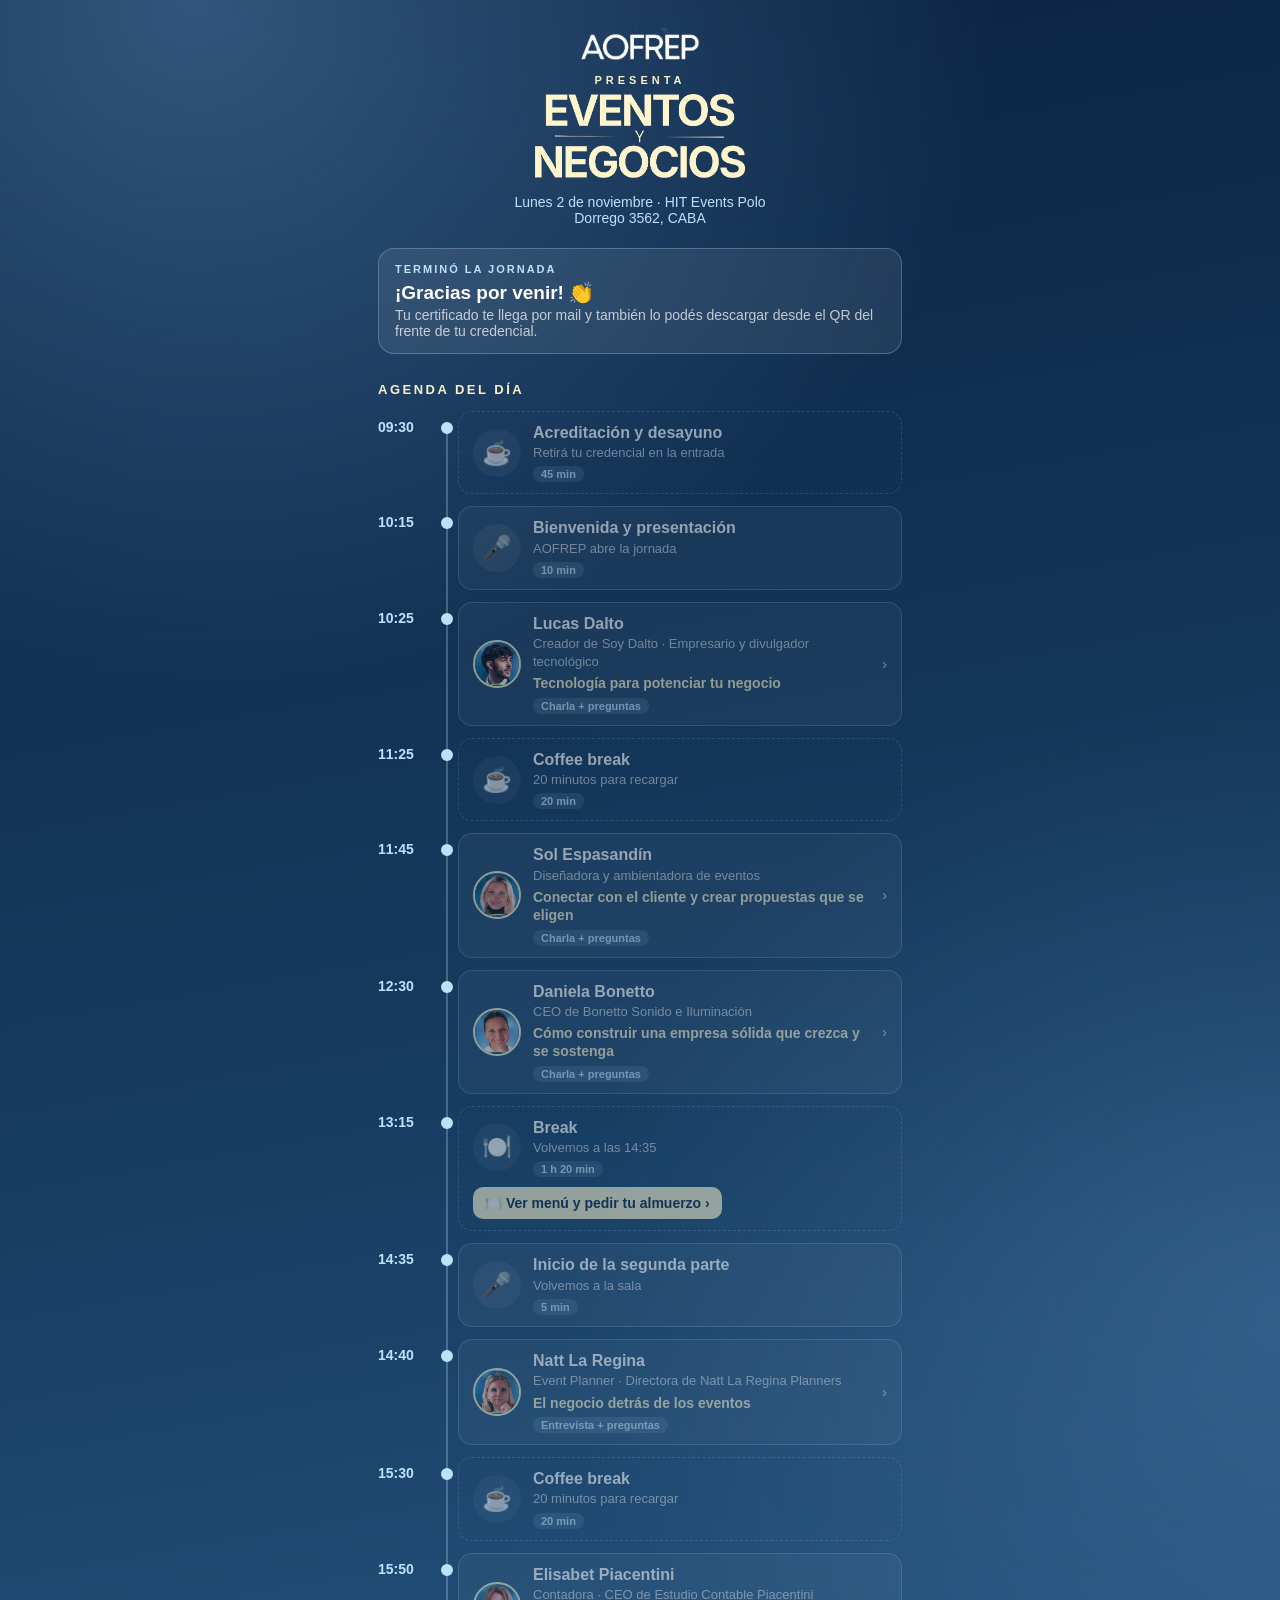
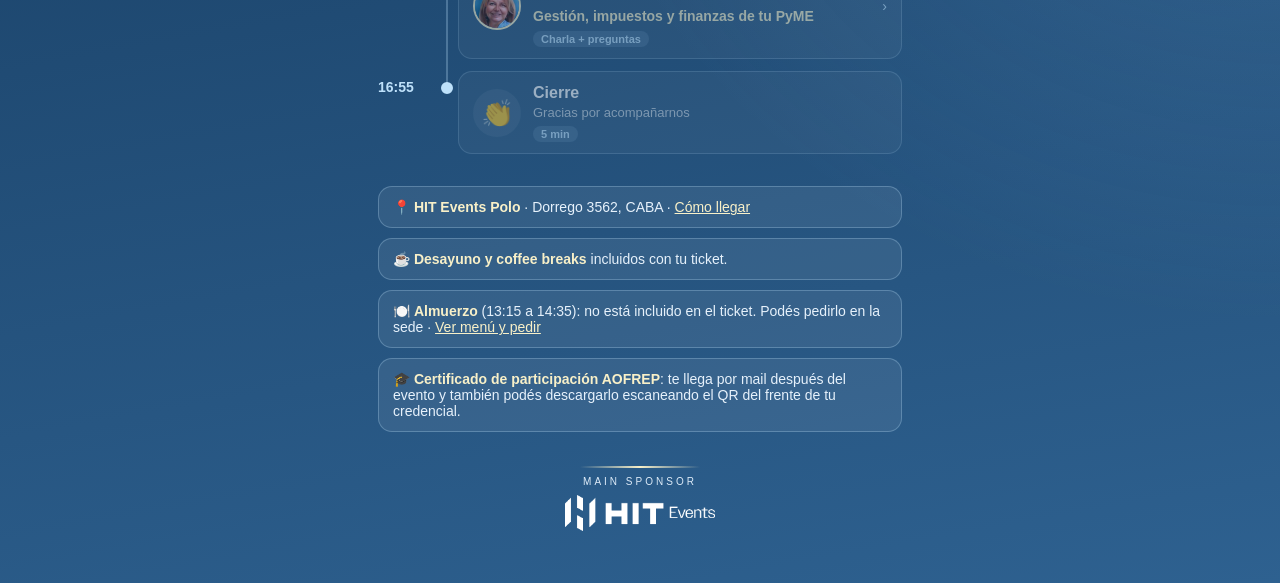
==== commit ef96fb3d: "Add files via upload" ====
--- a/agenda.html
+++ b/agenda.html
@@ -99,6 +99,7 @@
   .barra div { height: 100%; background: var(--vivo); }
   .marca { position: absolute; left: 0; width: 80px; height: 0; z-index: 2; pointer-events: none; border-top: 2px dashed rgba(91,227,155,.75); }
   .marca span { position: absolute; left: 0; top: -10px; font-size: 10px; font-weight: 800; color: var(--vivo); background: var(--noche); padding: 1px 4px; border-radius: 4px; }
+  .almLink { display: inline-block; margin-top: 10px; background: var(--crema); color: #0D2846; font-weight: 800; font-size: 14px; text-decoration: none; border-radius: 10px; padding: 8px 12px; }
   .info { margin-top: 26px; display: grid; gap: 10px; }
   .info div { background: rgba(255,255,255,.07); border: 1px solid var(--linea); border-radius: 14px; padding: 12px 14px; font-size: 14px; color: #E6F1FB; }
   .info b { color: var(--crema); }
@@ -171,6 +172,7 @@
     <div id="wifi" hidden></div>
     <div id="llegar">📍 <b>HIT Events Polo</b> · Dorrego 3562, CABA · <a href="https://www.google.com/maps/search/?api=1&amp;query=HIT%20Events%20Polo%2C%20Dorrego%203562%2C%20CABA" target="_blank" rel="noopener">Cómo llegar</a></div>
     <div>☕ <b>Desayuno y coffee breaks</b> incluidos con tu ticket.</div>
+    <div id="almuerzo">🍽️ <b>Almuerzo</b> (13:15 a 14:35): no está incluido en el ticket. Podés pedirlo en la sede · <a href="https://kicket.club/m/sede-polo" target="_blank" rel="noopener">Ver menú y pedir</a></div>
     <div id="cert">🎓 <b>Certificado de participación AOFREP</b>: te llega por mail después del evento y también podés descargarlo escaneando el QR del frente de tu credencial.</div>
   </div>
   <div class="pie"><div class="lineaPie"></div><div class="k">Main sponsor</div><img src="assets/logo-hit.png" alt="HIT Events"></div>
@@ -189,7 +191,7 @@
     { ini: '11:25', fin: '11:45', tipo: 'pausa', ico: '☕', titulo: 'Coffee break', sub: '20 minutos para recargar' },
     { ini: '11:45', fin: '12:30', tipo: 'charla', foto: 'sol', titulo: 'Sol Espasandín', sub: 'Diseñadora y ambientadora de eventos', tema: 'Conectar con el cliente y crear propuestas que se eligen', desc: 'Cómo conectar con el cliente, entender qué valora y transformar sus deseos en propuestas que se destaquen y sean elegidas. Sol se especializa en bodas, fiestas de 15 y celebraciones donde cada detalle refleja la identidad de sus clientes.', preguntas: 10 },
     { ini: '12:30', fin: '13:15', tipo: 'charla', foto: 'bonetto', titulo: 'Daniela Bonetto', sub: 'CEO de Bonetto Sonido e Iluminación', tema: 'Cómo construir una empresa sólida que crezca y se sostenga', desc: 'Una charla sobre cómo construir una empresa sólida en una industria que cambia constantemente: la gestión, la formación de equipos y las decisiones que permiten sostener la calidad, adaptarse a nuevos desafíos y proyectar el negocio a largo plazo.', preguntas: 10 },
-    { ini: '13:15', fin: '14:35', tipo: 'pausa', ico: '🍽️', titulo: 'Break', sub: 'Volvemos a las 14:35' },
+    { ini: '13:15', fin: '14:35', tipo: 'pausa', ico: '🍽️', titulo: 'Break', sub: 'Volvemos a las 14:35', link: { url: 'https://kicket.club/m/sede-polo', txt: '🍽️ Ver menú y pedir tu almuerzo' } },
     { ini: '14:35', fin: '14:40', tipo: 'general', ico: '🎤', titulo: 'Inicio de la segunda parte', sub: 'Volvemos a la sala' },
     { ini: '14:40', fin: '15:30', tipo: 'charla', foto: 'natt', titulo: 'Natt La Regina', sub: 'Event Planner · Directora de Natt La Regina Planners', etiqueta: 'Entrevista', tema: 'El negocio detrás de los eventos', desc: 'Una entrevista sobre el lado del negocio que pocas veces se muestra: cómo se pasa de hacer todo a liderar un equipo, cómo se arma un presupuesto para que un evento sea rentable, qué tareas se pueden optimizar y cómo se sostiene la calidad cuando la empresa crece. Natt lleva 25 años construyendo una empresa de eventos sociales y corporativos.', preguntas: 10 },
     { ini: '15:30', fin: '15:50', tipo: 'pausa', ico: '☕', titulo: 'Coffee break', sub: '20 minutos para recargar' },
@@ -222,7 +224,7 @@
       var det = a.tipo === 'charla' ? '<div class="det">' + (a.desc ? '<p>' + esc(a.desc) + '</p>' : '<p><b>' + esc(a.titulo) + '</b> · ' + esc(a.sub) + '</p>') + '<p class="cuando">' + esc(a.ini) + ' a ' + esc(a.fin) + ' hs · ' + esc(a.etiqueta || 'Charla') + ' de ' + dur(a.ini, a.fin) + ', con ' + a.preguntas + ' minutos de preguntas al final.</p></div>' : '';
       return '<div class="item ' + est + '" data-i="' + i + '"><div class="hora">' + esc(a.ini) + '</div><div class="eje"><span class="nodo"></span></div>' +
         '<div class="tarjeta' + (a.tipo === 'pausa' ? ' pausa' : '') + (abiertas[i] ? ' abierta' : '') + '" data-i="' + i + '">' +
-        (a.tipo === 'charla' ? '<button aria-expanded="' + (abiertas[i] ? 'true' : 'false') + '">' + cab + '</button>' : '<div style="display:flex;gap:12px;align-items:center">' + cab + '</div>') + prog + det + '</div></div>';
+        (a.tipo === 'charla' ? '<button aria-expanded="' + (abiertas[i] ? 'true' : 'false') + '">' + cab + '</button>' : '<div style="display:flex;gap:12px;align-items:center">' + cab + '</div>') + (a.link ? '<a class="almLink" href="' + esc(a.link.url) + '" target="_blank" rel="noopener">' + esc(a.link.txt) + ' ›</a>' : '') + prog + det + '</div></div>';
     }).join('');
     marca(t); estado(t);
   }
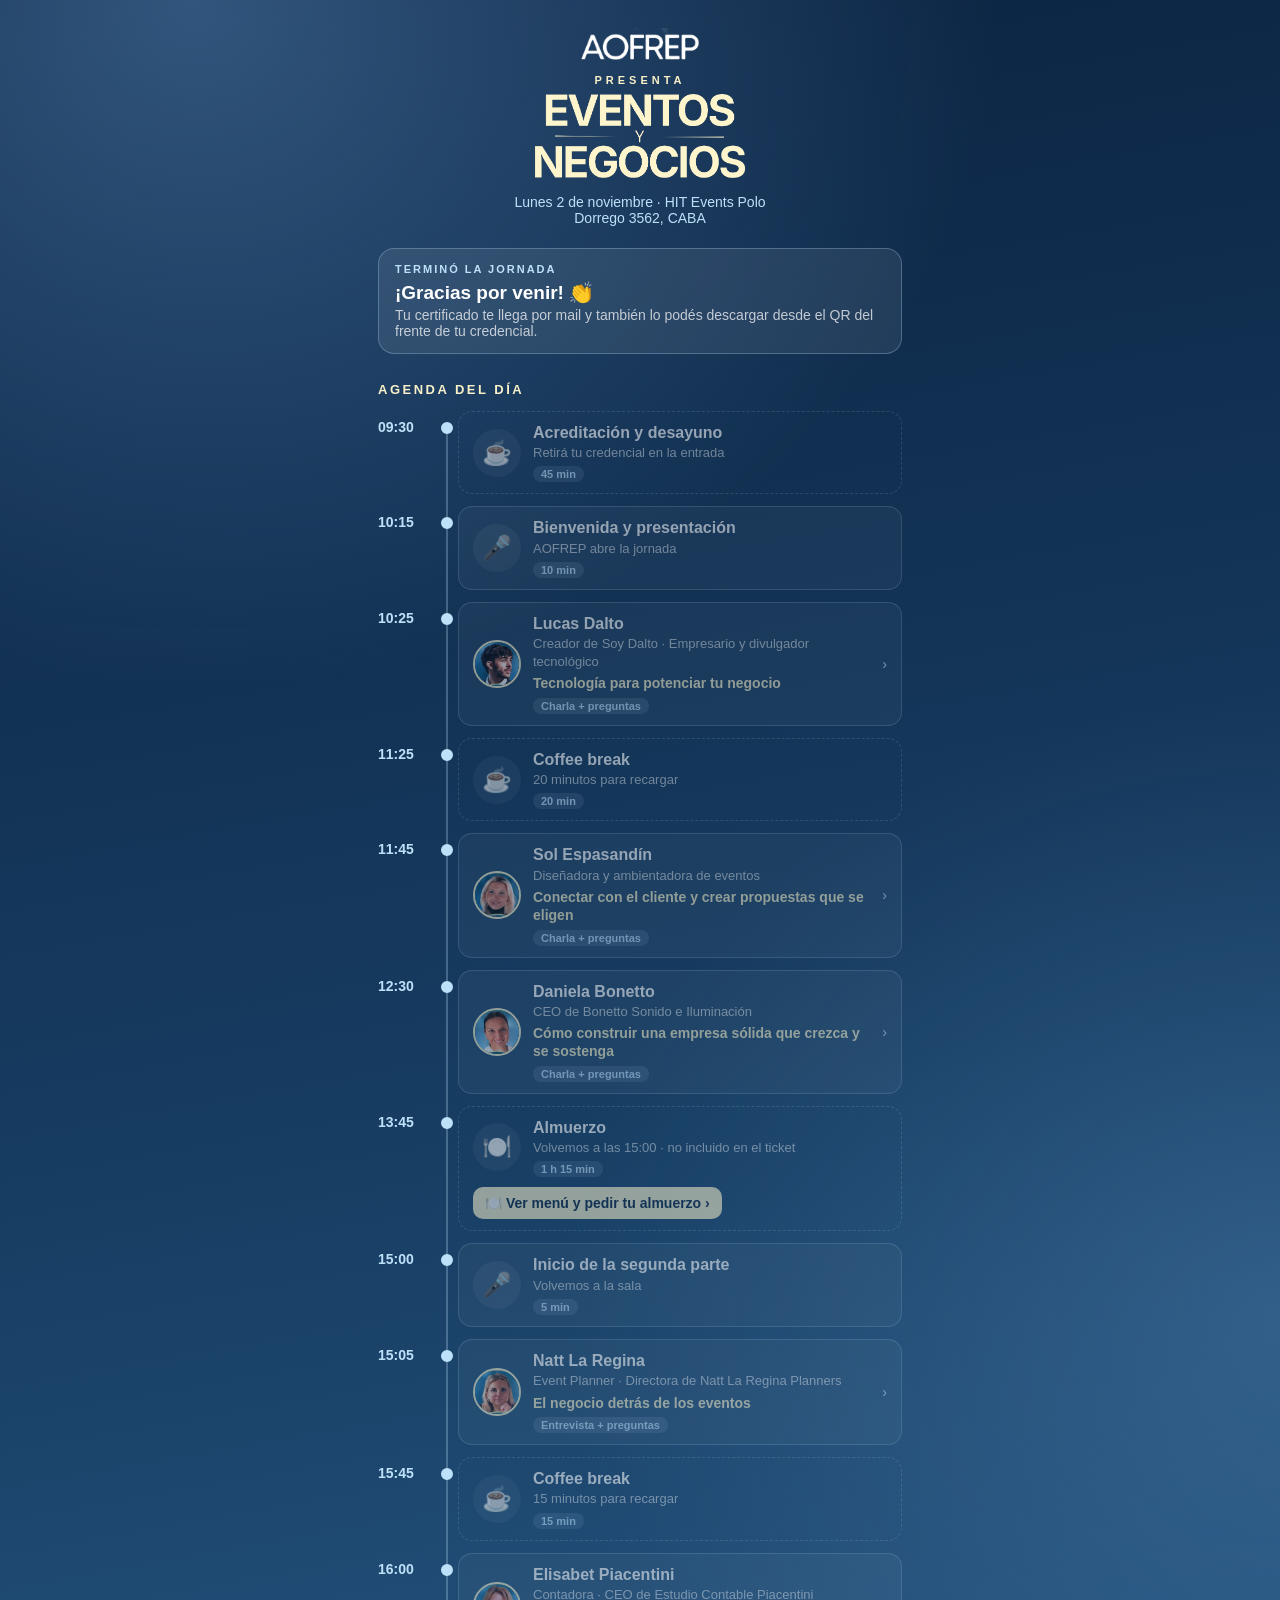
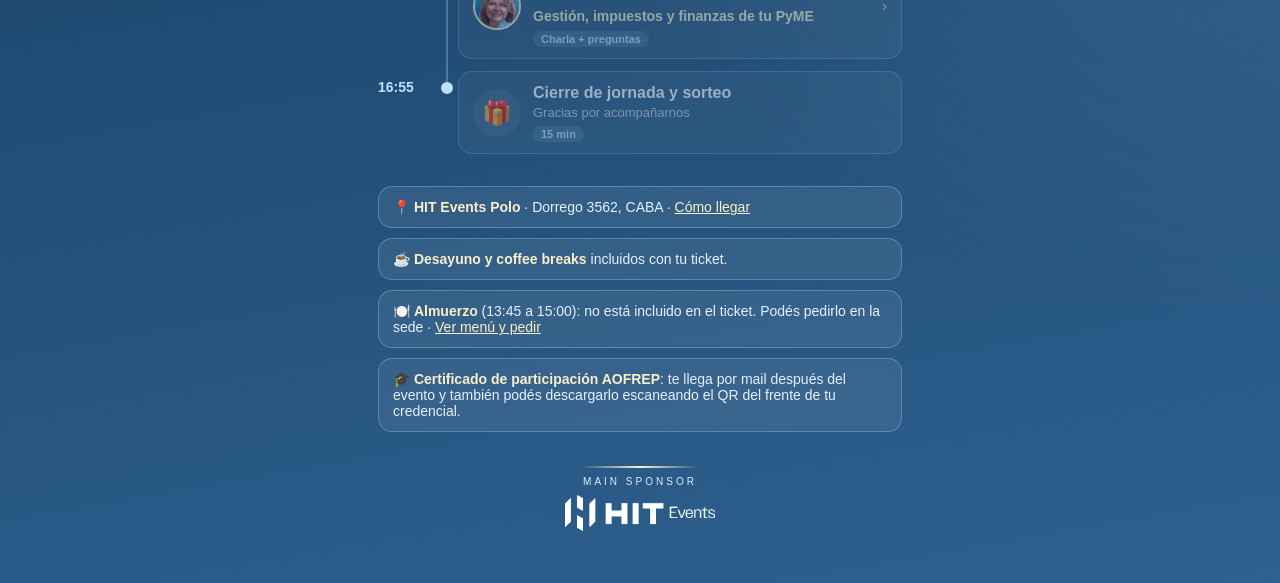
==== commit 4a9dae66: "Add files via upload" ====
--- a/agenda.html
+++ b/agenda.html
@@ -172,7 +172,7 @@
     <div id="wifi" hidden></div>
     <div id="llegar">📍 <b>HIT Events Polo</b> · Dorrego 3562, CABA · <a href="https://www.google.com/maps/search/?api=1&amp;query=HIT%20Events%20Polo%2C%20Dorrego%203562%2C%20CABA" target="_blank" rel="noopener">Cómo llegar</a></div>
     <div>☕ <b>Desayuno y coffee breaks</b> incluidos con tu ticket.</div>
-    <div id="almuerzo">🍽️ <b>Almuerzo</b> (13:15 a 14:35): no está incluido en el ticket. Podés pedirlo en la sede · <a href="https://kicket.club/m/sede-polo" target="_blank" rel="noopener">Ver menú y pedir</a></div>
+    <div id="almuerzo">🍽️ <b>Almuerzo</b> (13:45 a 15:00): no está incluido en el ticket. Podés pedirlo en la sede · <a href="https://kicket.club/m/sede-polo" target="_blank" rel="noopener">Ver menú y pedir</a></div>
     <div id="cert">🎓 <b>Certificado de participación AOFREP</b>: te llega por mail después del evento y también podés descargarlo escaneando el QR del frente de tu credencial.</div>
   </div>
   <div class="pie"><div class="lineaPie"></div><div class="k">Main sponsor</div><img src="assets/logo-hit.png" alt="HIT Events"></div>
@@ -190,13 +190,13 @@
     { ini: '10:25', fin: '11:25', tipo: 'charla', foto: 'dalto', titulo: 'Lucas Dalto', sub: 'Creador de Soy Dalto · Empresario y divulgador tecnológico', tema: 'Tecnología para potenciar tu negocio', desc: 'Herramientas e ideas para aprovechar la tecnología y potenciar nuestros negocios. Lucas es empresario, divulgador tecnológico y creador de Soy Dalto, con más de un millón de suscriptores en YouTube.', preguntas: 10 },
     { ini: '11:25', fin: '11:45', tipo: 'pausa', ico: '☕', titulo: 'Coffee break', sub: '20 minutos para recargar' },
     { ini: '11:45', fin: '12:30', tipo: 'charla', foto: 'sol', titulo: 'Sol Espasandín', sub: 'Diseñadora y ambientadora de eventos', tema: 'Conectar con el cliente y crear propuestas que se eligen', desc: 'Cómo conectar con el cliente, entender qué valora y transformar sus deseos en propuestas que se destaquen y sean elegidas. Sol se especializa en bodas, fiestas de 15 y celebraciones donde cada detalle refleja la identidad de sus clientes.', preguntas: 10 },
-    { ini: '12:30', fin: '13:15', tipo: 'charla', foto: 'bonetto', titulo: 'Daniela Bonetto', sub: 'CEO de Bonetto Sonido e Iluminación', tema: 'Cómo construir una empresa sólida que crezca y se sostenga', desc: 'Una charla sobre cómo construir una empresa sólida en una industria que cambia constantemente: la gestión, la formación de equipos y las decisiones que permiten sostener la calidad, adaptarse a nuevos desafíos y proyectar el negocio a largo plazo.', preguntas: 10 },
-    { ini: '13:15', fin: '14:35', tipo: 'pausa', ico: '🍽️', titulo: 'Break', sub: 'Volvemos a las 14:35', link: { url: 'https://kicket.club/m/sede-polo', txt: '🍽️ Ver menú y pedir tu almuerzo' } },
-    { ini: '14:35', fin: '14:40', tipo: 'general', ico: '🎤', titulo: 'Inicio de la segunda parte', sub: 'Volvemos a la sala' },
-    { ini: '14:40', fin: '15:30', tipo: 'charla', foto: 'natt', titulo: 'Natt La Regina', sub: 'Event Planner · Directora de Natt La Regina Planners', etiqueta: 'Entrevista', tema: 'El negocio detrás de los eventos', desc: 'Una entrevista sobre el lado del negocio que pocas veces se muestra: cómo se pasa de hacer todo a liderar un equipo, cómo se arma un presupuesto para que un evento sea rentable, qué tareas se pueden optimizar y cómo se sostiene la calidad cuando la empresa crece. Natt lleva 25 años construyendo una empresa de eventos sociales y corporativos.', preguntas: 10 },
-    { ini: '15:30', fin: '15:50', tipo: 'pausa', ico: '☕', titulo: 'Coffee break', sub: '20 minutos para recargar' },
-    { ini: '15:50', fin: '16:55', tipo: 'charla', foto: 'piacentini', titulo: 'Elisabet Piacentini', sub: 'Contadora · CEO de Estudio Contable Piacentini', tema: 'Gestión, impuestos y finanzas de tu PyME', desc: 'Herramientas para analizar el contexto de las PyMEs, diagnosticar la situación de cada empresa, identificar mejoras fiscales y comprender el estado financiero del negocio. Elisabet dirige el área Mujeres Empresarias de FECOBA y preside la Comisión PyME del Consejo Profesional de Ciencias Económicas.', preguntas: 15 },
-    { ini: '16:55', fin: '17:00', tipo: 'general', ico: '👏', titulo: 'Cierre', sub: 'Gracias por acompañarnos' }
+    { ini: '12:30', fin: '13:45', tipo: 'charla', foto: 'bonetto', titulo: 'Daniela Bonetto', sub: 'CEO de Bonetto Sonido e Iluminación', tema: 'Cómo construir una empresa sólida que crezca y se sostenga', desc: 'Una charla sobre cómo construir una empresa sólida en una industria que cambia constantemente: la gestión, la formación de equipos y las decisiones que permiten sostener la calidad, adaptarse a nuevos desafíos y proyectar el negocio a largo plazo.', preguntas: 10 },
+    { ini: '13:45', fin: '15:00', tipo: 'pausa', ico: '🍽️', titulo: 'Almuerzo', sub: 'Volvemos a las 15:00 · no incluido en el ticket', link: { url: 'https://kicket.club/m/sede-polo', txt: '🍽️ Ver menú y pedir tu almuerzo' } },
+    { ini: '15:00', fin: '15:05', tipo: 'general', ico: '🎤', titulo: 'Inicio de la segunda parte', sub: 'Volvemos a la sala' },
+    { ini: '15:05', fin: '15:45', tipo: 'charla', foto: 'natt', titulo: 'Natt La Regina', sub: 'Event Planner · Directora de Natt La Regina Planners', etiqueta: 'Entrevista', tema: 'El negocio detrás de los eventos', desc: 'Una entrevista sobre el lado del negocio que pocas veces se muestra: cómo se pasa de hacer todo a liderar un equipo, cómo se arma un presupuesto para que un evento sea rentable, qué tareas se pueden optimizar y cómo se sostiene la calidad cuando la empresa crece. Natt lleva 25 años construyendo una empresa de eventos sociales y corporativos.', preguntas: 10 },
+    { ini: '15:45', fin: '16:00', tipo: 'pausa', ico: '☕', titulo: 'Coffee break', sub: '15 minutos para recargar' },
+    { ini: '16:00', fin: '16:55', tipo: 'charla', foto: 'piacentini', titulo: 'Elisabet Piacentini', sub: 'Contadora · CEO de Estudio Contable Piacentini', tema: 'Gestión, impuestos y finanzas de tu PyME', desc: 'Herramientas para analizar el contexto de las PyMEs, diagnosticar la situación de cada empresa, identificar mejoras fiscales y comprender el estado financiero del negocio. Elisabet dirige el área Mujeres Empresarias de FECOBA y preside la Comisión PyME del Consejo Profesional de Ciencias Económicas.', preguntas: 15 },
+    { ini: '16:55', fin: '17:10', tipo: 'general', ico: '🎁', titulo: 'Cierre de jornada y sorteo', sub: 'Gracias por acompañarnos' }
   ];
 
   var $ = function (id) { return document.getElementById(id); };
